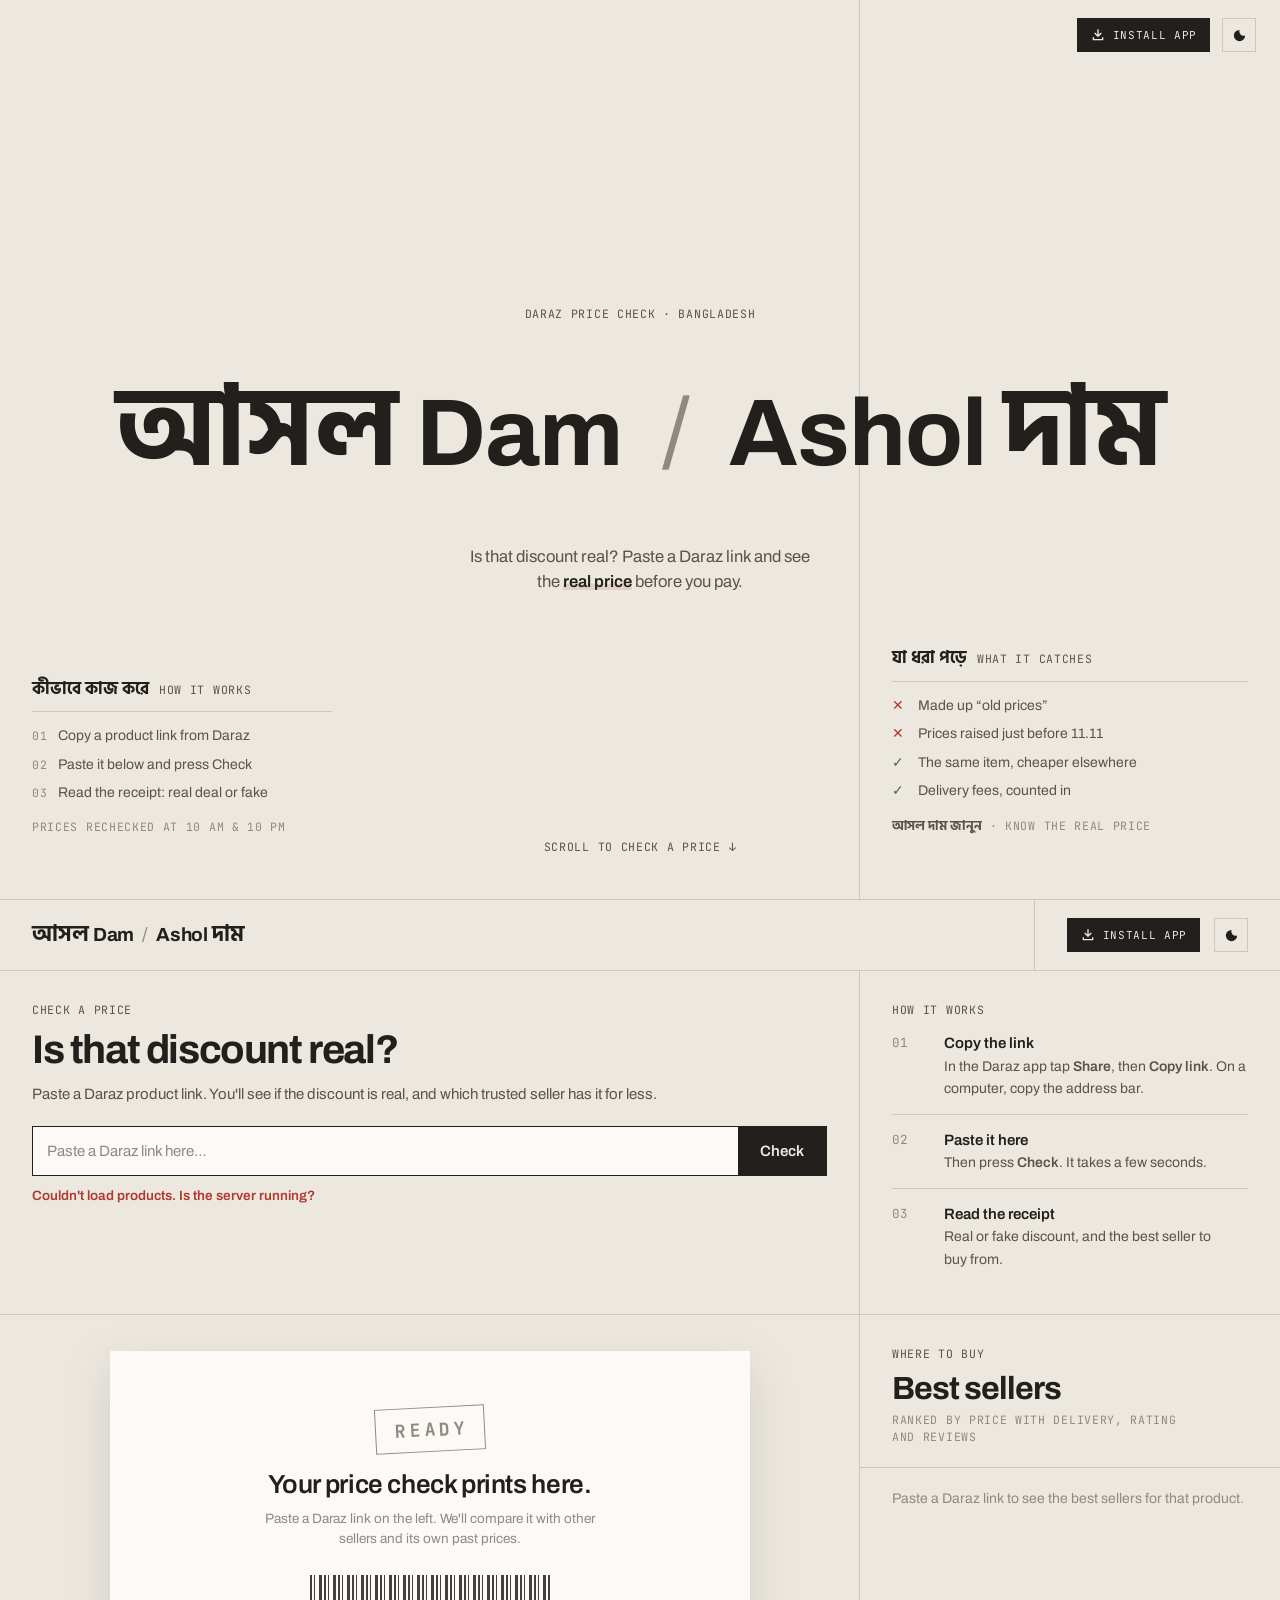
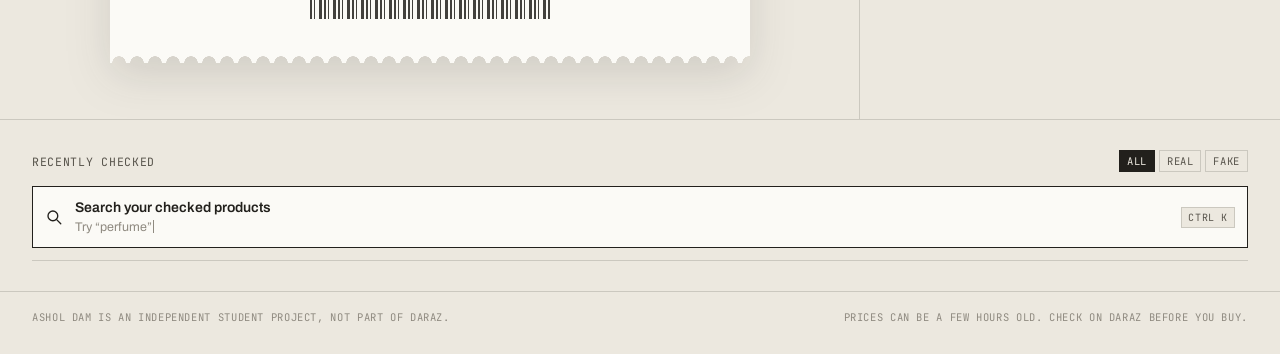
==== static/index.html @ acdc6c5c "Android app 1.1" ====
<!doctype html>
<html lang="en">
<head>
  <meta charset="utf-8">
  <meta name="viewport" content="width=device-width, initial-scale=1">
  <title>Ashol Dam · Is that Daraz discount real?</title>
  <meta name="description" content="Paste a Daraz product link to see if the discount is real and which trusted seller sells it for less.">
  <meta name="theme-color" content="#ECE8DF" media="(prefers-color-scheme: light)">
  <meta name="theme-color" content="#151412" media="(prefers-color-scheme: dark)">
  <link rel="icon" type="image/png" href="/icons/favicon-64.png">
  <link rel="manifest" href="/manifest.webmanifest">
  <link rel="apple-touch-icon" href="/icons/apple-touch-icon.png">
  <meta name="apple-mobile-web-app-capable" content="yes">
  <meta name="mobile-web-app-capable" content="yes">
  <meta name="apple-mobile-web-app-title" content="Ashol Dam">
  <meta name="apple-mobile-web-app-status-bar-style" content="default">
  <link rel="preconnect" href="https://fonts.googleapis.com">
  <link rel="preconnect" href="https://fonts.gstatic.com" crossorigin>
  <link href="https://fonts.googleapis.com/css2?family=Archivo:wght@400;500;600;700&family=JetBrains+Mono:wght@400;500;700&family=Hind+Siliguri:wght@500;700&family=Caveat:wght@600&display=swap" rel="stylesheet">
  <link rel="stylesheet" href="styles.css?v=13">
  <link rel="stylesheet" href="motion.css?v=13">
  <script>
    try { const t = localStorage.getItem("asol-theme"); if (t) document.documentElement.dataset.theme = t; } catch (e) {}
    // The intro logo waits for its arrival animation (shown plainly if motion is off or GSAP can't load).
    if (!matchMedia("(prefers-reduced-motion: reduce)").matches) {
      document.documentElement.classList.add("intro-wait");
      setTimeout(() => { if (!window.gsap) document.documentElement.classList.remove("intro-wait"); }, 2500);
    }
  </script>
  <link rel="stylesheet" href="intro.css?v=13">
</head>
<body>
  <a class="skip" href="#url">Skip to the link box</a>

  <!-- Intro: the logo, then scroll down to the checker. The logo glides into the header as you scroll. -->
  <section class="intro" id="intro" aria-label="Ashol Dam">
    <div class="intro-guides" aria-hidden="true"><i></i><i></i><i></i></div>
    <button class="install-app intro-install" type="button" data-install hidden><svg viewBox="0 0 24 24" aria-hidden="true"><path class="dl-arrow" d="M12 4v10M7.5 9.5 12 14l4.5-4.5"/><path d="M5 16v3h14v-3"/></svg><span>Install app</span></button>
    <button class="icon-button intro-theme" type="button" data-theme-toggle aria-label="Switch between light and dark">
      <svg viewBox="0 0 24 24" aria-hidden="true"><path d="M12 3a9 9 0 1 0 9 9 7 7 0 0 1-9-9z"/></svg>
    </button>
    <div class="intro-center">
      <div class="intro-fade"><p class="intro-kicker mono">Daraz price check <span aria-hidden="true">·</span> Bangladesh</p></div>
      <div class="mark-wrap">
        <a class="logo intro-mark" id="introMark" href="#app" aria-label="আসল দাম, Ashol Dam" translate="no">
          <span class="half"><span class="w"><span class="w-to bn" lang="bn">আসল</span><span class="w-from" aria-hidden="true">Ashol</span></span> <span class="w"><span class="w-to">Dam</span><span class="w-from bn" lang="bn" aria-hidden="true">দাম</span></span></span><span class="sep" aria-hidden="true">/</span><span class="half"><span class="w"><span class="w-to">Ashol</span><span class="w-from bn" lang="bn" aria-hidden="true">আসল</span></span> <span class="w"><span class="w-to bn" lang="bn">দাম</span><span class="w-from" aria-hidden="true">Dam</span></span></span>
          <svg class="intro-pen" aria-hidden="true"><path/></svg>
        </a>
      </div>
      <div class="intro-fade"><p class="intro-line">Is that discount real? Paste a Daraz link and see the <em>real price</em> before you pay.</p></div>
    </div>
    <!-- Side notes: what it does, in the empty columns on either side of the logo. -->
    <aside class="intro-side intro-side-left" aria-label="How it works">
      <p class="side-head"><span class="bn" lang="bn">কীভাবে কাজ করে</span><span class="mono">How it works</span></p>
      <ol class="side-list">
        <li><span class="mono n">01</span>Copy a product link from Daraz</li>
        <li><span class="mono n">02</span>Paste it below and press Check</li>
        <li><span class="mono n">03</span>Read the receipt: real deal or fake</li>
      </ol>
      <p class="side-foot mono">Prices rechecked at 10 AM &amp; 10 PM</p>
    </aside>
    <aside class="intro-side intro-side-right" aria-label="What it catches">
      <p class="side-head"><span class="bn" lang="bn">যা ধরা পড়ে</span><span class="mono">What it catches</span></p>
      <ul class="side-list">
        <li><span class="mark no" aria-hidden="true">✕</span>Made up “old prices”</li>
        <li><span class="mark no" aria-hidden="true">✕</span>Prices raised just before 11.11</li>
        <li><span class="mark yes" aria-hidden="true">✓</span>The same item, cheaper elsewhere</li>
        <li><span class="mark yes" aria-hidden="true">✓</span>Delivery fees, counted in</li>
      </ul>
      <p class="side-foot mono"><span class="bn" lang="bn">আসল দাম জানুন</span> · know the real price</p>
    </aside>
    <div class="intro-fade intro-cue-wrap"><a class="intro-scroll mono" href="#app">Scroll to check a price <span class="arrow" aria-hidden="true">↓</span></a></div>
  </section>

  <header class="top" id="app">
    <div class="top-cell">
      <a class="logo" href="/" aria-label="আসল দাম, Ashol Dam, home" translate="no">
        <span class="half"><span class="w"><span class="w-to bn" lang="bn">আসল</span></span> <span class="w"><span class="w-to">Dam</span></span></span><span class="sep" aria-hidden="true">/</span><span class="half"><span class="w"><span class="w-to">Ashol</span></span> <span class="w"><span class="w-to bn" lang="bn">দাম</span></span></span>
      </a>
    </div>
    <div class="top-cell mono wide-only">
      <span>Daraz price check</span>
      <span class="push" id="today"></span>
    </div>
    <div class="top-cell mono">
      <span class="sale" id="countdown" hidden></span>
      <span class="push wide-only" id="scheduleShort"></span>
      <button class="install-app" type="button" data-install hidden><svg viewBox="0 0 24 24" aria-hidden="true"><path class="dl-arrow" d="M12 4v10M7.5 9.5 12 14l4.5-4.5"/><path d="M5 16v3h14v-3"/></svg><span>Install app</span></button>
      <button class="icon-button" id="themeToggle" type="button" aria-label="Switch between light and dark">
        <svg viewBox="0 0 24 24" aria-hidden="true"><path d="M12 3a9 9 0 1 0 9 9 7 7 0 0 1-9-9z"/></svg>
      </button>
    </div>
  </header>

  <div class="layout">
    <!-- LEFT: check a price, how it works, recently checked -->
    <aside class="col col-left">
      <section class="block" aria-labelledby="heroTitle">
        <p class="mono">Check a price</p>
        <h1 id="heroTitle">Is that discount real?</h1>
        <p class="lede">Paste a Daraz product link. You'll see if the discount is real, and which trusted seller has it for less.</p>
        <form class="check" id="checkForm" novalidate>
          <label for="url" class="visually-hidden">Daraz product link</label>
          <input id="url" name="url" type="text" inputmode="url" autocomplete="off" autocapitalize="off" spellcheck="false"
                 placeholder="Paste a Daraz link here…">
          <button type="submit" id="checkBtn">Check</button>
        </form>
        <p class="form-message" id="formMessage" role="status" aria-live="polite"></p>
        <form class="price-ask" id="priceAsk" hidden novalidate>
          <p id="priceAskText"></p>
          <button type="button" class="yes-price" id="askYes"></button>
          <label for="askPrice" class="ask-or">No, Daraz shows a lower sale price:</label>
          <div class="check">
            <span class="taka" aria-hidden="true">৳</span>
            <input id="askPrice" name="price" type="number" inputmode="numeric" min="1" step="1" autocomplete="off" placeholder="e.g. 699">
            <button type="submit" id="askBtn">Use this price</button>
          </div>
        </form>
      </section>

      <section class="block" aria-labelledby="howTitle">
        <h2 class="mono label" id="howTitle">How it works</h2>
        <ol class="steps">
          <li><span class="n" aria-hidden="true">01</span><div><b>Copy the link</b><span>In the Daraz app tap <em>Share</em>, then <em>Copy link</em>. On a computer, copy the address bar.</span></div></li>
          <li><span class="n" aria-hidden="true">02</span><div><b>Paste it here</b><span>Then press <em>Check</em>. It takes a few seconds.</span></div></li>
          <li><span class="n" aria-hidden="true">03</span><div><b>Read the receipt</b><span>Real or fake discount, and the best seller to buy from.</span></div></li>
        </ol>
      </section>

      <section class="block last" aria-labelledby="recentTitle">
        <div class="recent-head">
          <h2 class="mono" id="recentTitle">Recently checked</h2>
          <div class="filters" role="group" aria-label="Show">
            <button type="button" data-filter="all" aria-pressed="true">All</button>
            <button type="button" data-filter="real_deal" aria-pressed="false">Real</button>
            <button type="button" data-filter="fake_discount" aria-pressed="false">Fake</button>
          </div>
        </div>
        <button type="button" class="recent-search" id="searchOpen" aria-haspopup="dialog" aria-controls="palette" aria-keyshortcuts="Control+K">
          <span class="rs-glass"><svg viewBox="0 0 24 24" aria-hidden="true"><circle cx="10.5" cy="10.5" r="6.5"/><path d="M15.5 15.5 21 21"/></svg></span>
          <span class="rs-text"><span class="rs-label">Search your checked products</span><span class="rs-hint" id="searchHint" aria-hidden="true"></span></span>
          <kbd class="mono" aria-hidden="true">Ctrl K</kbd>
        </button>
        <ul class="recent-list" id="watchList"></ul>
        <!-- The rest of the list (after the first 4) opens below when you pull the handle. -->
        <div class="recent-more" id="recentMore">
          <div class="recent-more-inner"><ul class="recent-list extra" id="watchMore"></ul></div>
        </div>
        <button type="button" class="pull" id="recentPull" aria-expanded="false" aria-controls="recentMore" hidden>
          <span class="pull-label mono" id="recentPullLabel"></span>
          <span class="pull-arrow" aria-hidden="true"><svg viewBox="0 0 24 24"><path d="M6 9.5 12 15.5 18 9.5"/></svg></span>
        </button>
        <p class="empty" id="watchEmpty" hidden>Nothing checked yet. Paste a Daraz link above to start.</p>
        <p class="empty" id="filterEmpty" hidden></p>
      </section>
    </aside>

    <!-- CENTER: the receipt -->
    <main class="col col-center" id="main">
      <div class="slip-wrap">
        <article class="slip" id="result" hidden aria-live="polite" aria-labelledby="rHeadline">
          <div class="slip-head">
            <figure class="photo" id="rPhoto" aria-hidden="true"></figure>
            <p class="sample-note mono" id="rSample" hidden>Sample product, made up prices</p>
            <p class="mono item" id="rTitle"></p>
            <p class="mono variant" id="rVariant" hidden></p>
            <p class="links mono">
              <a id="rLink" href="#" target="_blank" rel="noopener">Open on Daraz</a>
              <button type="button" id="rRefresh" class="text-button">Check again</button>
              <button type="button" id="rRemove" class="text-button">Remove</button>
              <span class="checked" id="rChecked"></span>
            </p>
          </div>

          <div class="slip-verdict">
            <p class="stamp" id="rBadge"></p>
            <h2 class="headline" id="rHeadline"></h2>
            <p class="basis" id="rBasis"></p>
          </div>

          <dl class="lines">
            <div class="line">
              <dt class="mono">You pay</dt><dd class="lead" aria-hidden="true"></dd><dd class="val" id="nNow"></dd>
              <dd class="note" id="nNowSub"></dd>
            </div>
            <div class="line">
              <dt class="mono">Daraz says</dt><dd class="lead" aria-hidden="true"></dd><dd class="val" id="nClaim"></dd>
              <dd class="note" id="nClaimSub"></dd>
            </div>
            <div class="line line-real">
              <dt class="mono">Real saving</dt><dd class="lead" aria-hidden="true"></dd><dd class="val" id="nReal"></dd>
              <dd class="note" id="nRealSub"></dd>
            </div>
          </dl>

          <div class="slip-section" id="rWhy">
            <h3 class="mono">Why</h3>
            <ul class="why" id="rReasons"></ul>
          </div>

          <details class="fold" id="rHistory">
            <summary class="mono">Price history</summary>
            <p class="small" id="rHistoryNote"></p>
            <div id="rChartWrap">
              <ul class="legend mono" aria-hidden="true">
                <li class="key-price">Price</li>
                <li class="key-old">Old price shown</li>
                <li class="key-usual" id="keyUsual">Usual price</li>
              </ul>
              <div class="chart" id="rChart"></div>
              <dl class="stats">
                <div><dt class="mono">Lowest</dt><dd id="sLow"></dd></div>
                <div><dt class="mono">Usual</dt><dd id="sUsual"></dd></div>
                <div><dt class="mono">Highest</dt><dd id="sHigh"></dd></div>
              </dl>
            </div>
          </details>

          <details class="fold" id="rAlert" hidden>
            <summary class="mono">Price drop alert</summary>
            <form class="alert-form" id="alertForm" novalidate>
              <p class="small">We'll message you on Telegram. Leave the price empty to hear about any drop of 5% or more.</p>
              <div class="alert-row">
                <label for="alertPrice">Tell me when it's below</label>
                <span class="money-input"><span aria-hidden="true">৳</span><input id="alertPrice" name="target_price" type="number" inputmode="numeric" min="1" step="1" autocomplete="off"></span>
                <button type="submit" id="alertBtn">Set alert</button>
              </div>
            </form>
            <div class="alert-done" id="alertDone" hidden>
              <p>One more step: open Telegram and press <strong>Start</strong>.</p>
              <a class="button-link" id="alertLink" href="#" target="_blank" rel="noopener">Open Telegram</a>
            </div>
            <p class="alert-message" id="alertMessage" role="status" aria-live="polite"></p>
          </details>

          <div class="slip-foot">
            <div class="scratch" id="scratch">
              <a class="offer" id="offerLink" href="https://www.youtube.com/watch?v=dQw4w9WgXcQ&amp;list=RDdQw4w9WgXcQ&amp;start_radio=1"
                 target="_blank" rel="noopener" tabindex="-1" aria-hidden="true">
                <span class="offer-kicker mono">Surprise unlocked</span>
                <span class="offer-text">Click to avail the offer <span aria-hidden="true">→</span></span>
              </a>
              <canvas class="scratch-foil" id="scratchFoil" aria-hidden="true"></canvas>
              <button type="button" class="visually-hidden scratch-key" id="scratchKey">Scratch the barcode for a surprise</button>
            </div>
            <p class="mono" id="rFoot"></p>
          </div>
        </article>

        <article class="slip slip-empty" id="emptySlip">
          <p class="stamp neutral">Ready</p>
          <h2 class="headline">Your price check prints here.</h2>
          <p class="basis">Paste a Daraz link on the left. We'll compare it with other sellers and its own past prices.</p>
          <div class="slip-foot" aria-hidden="true"><div class="barcode"></div></div>
        </article>
      </div>
    </main>

    <!-- RIGHT: where to buy -->
    <aside class="col col-right" aria-labelledby="buyTitle">
      <div class="block head">
        <p class="mono">Where to buy</p>
        <h2 id="buyTitle">Best sellers</h2>
        <p class="mono soft">Ranked by price with delivery, rating and reviews</p>
      </div>
      <ol class="rank" id="rBuyList"></ol>
      <p class="buy-loading mono" id="rBuyLoading" hidden>Comparing photos and reading delivery fees and sizes…</p>
      <p class="buy-empty" id="rBuyEmpty"></p>
      <button type="button" class="more mono" id="rBuyMore" hidden></button>
      <details class="unproven" id="rUnproven" hidden>
        <summary class="mono" id="rUnprovenSummary"></summary>
        <p class="small">Cheaper sometimes, but with few or no reviews, or bad ones. You take more risk buying here.</p>
        <ol class="rank plain" id="rUnprovenList"></ol>
      </details>
      <section class="alts" id="rAlts" hidden aria-labelledby="rAltsTitle">
        <div class="alt-note" role="note">
          <p class="mono" id="rAltsTitle">Couldn't find this exact product</p>
          <p>No other seller has the same item (same name or same photo). These look similar, but they're
             <strong>not the same item</strong>, so compare photos and details before buying.</p>
        </div>
        <ol class="rank plain" id="rAltList"></ol>
      </section>
    </aside>
  </div>

  <!-- Search: find any product you've checked, from anywhere on the page (Ctrl+K or the search button). -->
  <div class="palette" id="palette" hidden>
    <div class="palette-backdrop" data-close></div>
    <div class="palette-panel" role="dialog" aria-modal="true" aria-label="Search your checked products">
      <div class="palette-bar">
        <svg viewBox="0 0 24 24" aria-hidden="true"><circle cx="10.5" cy="10.5" r="6.5"/><path d="M15.5 15.5 21 21"/></svg>
        <input id="paletteInput" type="text" autocomplete="off" autocapitalize="off" spellcheck="false"
               placeholder="Search your checked products, or paste a Daraz link"
               role="combobox" aria-expanded="true" aria-controls="paletteList" aria-autocomplete="list" aria-label="Search your checked products">
        <button type="button" class="palette-close" data-close aria-label="Close search (Esc)">
          <kbd class="mono" aria-hidden="true">Esc</kbd>
          <svg viewBox="0 0 24 24" aria-hidden="true"><path d="M6 6l12 12M18 6 6 18"/></svg>
        </button>
      </div>
      <p class="palette-label mono"><span id="paletteHeading">Checked products</span> <span class="count" id="paletteCount"></span></p>
      <ul class="palette-list" id="paletteList" role="listbox" aria-label="Checked products"></ul>
      <p class="palette-empty" id="paletteEmpty" hidden></p>
      <div class="palette-actions" id="paletteActions">
        <p class="palette-label mono">Quick actions</p>
        <button type="button" class="palette-action" data-action="paste"><span class="pa-icon" aria-hidden="true">+</span>Check a new Daraz link</button>
        <button type="button" class="palette-action" data-action="fake"><span class="pa-icon fake" aria-hidden="true">✕</span>Show my fake discounts</button>
        <button type="button" class="palette-action" data-action="real"><span class="pa-icon real" aria-hidden="true">✓</span>Show my real deals</button>
      </div>
      <p class="palette-foot mono"><span><kbd>↑</kbd><kbd>↓</kbd> move</span><span><kbd>Enter</kbd> open</span><span><kbd>Ctrl</kbd><kbd>K</kbd> search anytime</span></p>
    </div>
  </div>

  <!-- iPhone/iPad: how to install (Safari has no install button of its own). -->
  <div class="install-help" id="installHelp" role="dialog" aria-label="Install Ashol Dam" hidden>
    <p class="ih-head">Install Ashol Dam</p>
    <ol>
      <li>Tap <b>Share</b> <span class="ih-icon" aria-hidden="true">⎋</span> at the bottom of Safari</li>
      <li>Choose <b>Add to Home Screen</b></li>
      <li>Tap <b>Add</b>. Done!</li>
    </ol>
    <button type="button" class="text-button mono" data-close-help>Got it</button>
  </div>
  <!-- Phones: "Get the app" bar at the bottom. -->
  <div class="app-banner" id="appBanner" role="region" aria-label="Get the Ashol Dam app" hidden>
    <img src="/icons/icon-192.png" alt="" width="44" height="44">
    <p><b>Ashol Dam app</b><span>Check Daraz prices in one tap</span></p>
    <button class="install-app" type="button" data-install hidden><svg viewBox="0 0 24 24" aria-hidden="true"><path class="dl-arrow" d="M12 4v10M7.5 9.5 12 14l4.5-4.5"/><path d="M5 16v3h14v-3"/></svg><span>Install</span></button>
    <button class="banner-close" id="appBannerClose" type="button" aria-label="Hide">×</button>
  </div>
  <p class="toast" id="toast" role="status" aria-live="polite" hidden></p>

  <footer class="foot mono">
    <span>Ashol Dam is an independent student project, not part of Daraz.</span>
    <span>Prices can be a few hours old. Check on Daraz before you buy.</span>
  </footer>

  <script src="app.js?v=13"></script>
  <script src="motion.js?v=13"></script>
  <script src="pwa.js?v=13"></script>
  <script src="https://cdnjs.cloudflare.com/ajax/libs/gsap/3.12.5/gsap.min.js" defer></script>
  <script src="https://cdnjs.cloudflare.com/ajax/libs/gsap/3.12.5/ScrollTrigger.min.js" defer></script>
  <script src="intro.js?v=13" defer></script>
</body>
</html>
---- static/styles.css ----
/* Asol Dam: the receipt. Warm paper, black ink, one stamp colour per verdict. */

:root {
  --paper: #ECE8DF;
  --slip: #FBFAF6;
  --tile: #FFFFFF;
  --ink: #22201C;
  --ink-2: #58544C;
  --muted: #8F8A80;
  --rule: rgba(34, 32, 28, 0.16);
  --hover: rgba(255, 255, 255, 0.5);
  --tape: rgba(226, 212, 176, 0.78);

  --fake: #B0392E;
  --real: #3E6B3F;
  --fair: #94660E;
  --none: #8F8A80;
  --link: #22201C;

  --sans: "Archivo", system-ui, -apple-system, "Segoe UI", sans-serif;
  --mono: "JetBrains Mono", ui-monospace, "Cascadia Mono", Consolas, monospace;
  --bangla: "Hind Siliguri", var(--sans);

  --left: 400px;
  --right: 480px;
  color-scheme: light;
}

@media (prefers-color-scheme: dark) {
  :root:not([data-theme="light"]) {
    --paper: #151412; --slip: #1E1D1A; --tile: #F3EFE6; --ink: #ECE8DF; --ink-2: #B9B3A7; --muted: #8A857B;
    --rule: rgba(236, 232, 223, 0.12); --hover: rgba(255, 255, 255, 0.04); --tape: rgba(226, 212, 176, 0.55);
    --fake: #E06A5C; --real: #8DBF84; --fair: #E0B65C; --none: #8A857B;
    color-scheme: dark;
  }
}
:root[data-theme="dark"] {
  --paper: #151412; --slip: #1E1D1A; --tile: #F3EFE6; --ink: #ECE8DF; --ink-2: #B9B3A7; --muted: #8A857B;
  --rule: rgba(236, 232, 223, 0.12); --hover: rgba(255, 255, 255, 0.04); --tape: rgba(226, 212, 176, 0.55);
  --fake: #E06A5C; --real: #8DBF84; --fair: #E0B65C; --none: #8A857B;
  color-scheme: dark;
}

*, *::before, *::after { box-sizing: border-box; }
[hidden] { display: none !important; }
html { -webkit-text-size-adjust: 100%; -webkit-tap-highlight-color: transparent; }
body {
  margin: 0; background: var(--paper); color: var(--ink);
  font-family: var(--sans); font-size: 15px; line-height: 1.5;
}
h1, h2, h3, p, figure { margin: 0; }
h1, h2, .headline { text-wrap: balance; }
p, li { text-wrap: pretty; }
a { color: inherit; text-underline-offset: 3px; text-decoration-thickness: 1px; }
em { font-style: normal; font-weight: 600; }
button, a, summary, input { touch-action: manipulation; }
:focus-visible { outline: 2px solid var(--ink); outline-offset: 3px; }

.mono { font-family: var(--mono); font-size: 11.5px; font-weight: 400; letter-spacing: 0.06em; text-transform: uppercase; color: var(--ink-2); }
.bn { font-family: var(--bangla); font-weight: 700; letter-spacing: 0; text-transform: none; }
.small { font-size: 13.5px; color: var(--muted); }
.soft { color: var(--muted); }
.visually-hidden { position: absolute; width: 1px; height: 1px; overflow: hidden; clip: rect(0 0 0 0); white-space: nowrap; }
.skip { position: absolute; left: -999px; top: 8px; background: var(--ink); color: var(--paper); padding: 8px 12px; z-index: 10; }
.skip:focus { left: 16px; }
.text-button { background: none; border: 0; padding: 0; font: inherit; color: inherit; letter-spacing: inherit; text-transform: inherit; cursor: pointer; text-decoration: underline; text-underline-offset: 3px; }
.text-button:hover, .links a:hover { color: var(--ink); }
.text-button[disabled] { opacity: 0.5; cursor: progress; }

/* ---------- Header + three columns ---------- */

.top, .layout { display: grid; grid-template-columns: var(--left) minmax(0, 1fr) var(--right); }
.top { border-bottom: 1px solid var(--rule); }
.top-cell { display: flex; align-items: center; gap: 14px; padding: 18px 32px; min-width: 0; white-space: nowrap; }
.top-cell + .top-cell { border-left: 1px solid var(--rule); }
.push { margin-left: auto; }
.logo { white-space: nowrap; display: inline-flex; align-items: baseline; gap: 0.42em; font-weight: 700; font-size: 19px; letter-spacing: -0.01em; text-decoration: none; }
.logo .bn { font-size: 1.16em; }
.logo .sep { color: var(--muted); font-weight: 400; }
.sale { color: var(--fake); }
.icon-button {
  width: 34px; height: 34px; flex: none; display: grid; place-items: center; cursor: pointer;
  background: transparent; color: var(--ink); border: 1px solid var(--rule);
}
.icon-button:hover { background: var(--hover); }
.icon-button svg { width: 15px; height: 15px; fill: currentColor; }

.layout { min-height: calc(100vh - 71px); }
.col { min-width: 0; }
.col-left, .col-center { border-right: 1px solid var(--rule); }

.block { padding: 30px 32px; border-bottom: 1px solid var(--rule); }
.block.last { border-bottom: 0; }

/* ---------- Left: check, steps, recent ---------- */

h1 { font-weight: 700; font-size: 40px; line-height: 1.02; letter-spacing: -0.035em; margin: 12px 0; }
.lede { color: var(--ink-2); }
.check { display: flex; margin-top: 20px; border: 1px solid var(--ink); background: var(--slip); }
.check input { flex: 1; min-width: 0; border: 0; background: transparent; color: var(--ink); font: inherit; padding: 13px 14px; }
.check input::placeholder { color: var(--muted); }
.check input:focus-visible { outline: none; }
.check:focus-within { box-shadow: 0 0 0 3px var(--rule); }
.check button, .alert-row button, .button-link {
  border: 0; background: var(--ink); color: var(--paper); font: inherit; font-weight: 600;
  padding: 13px 22px; cursor: pointer; text-decoration: none; display: inline-block;
}
.check button:hover, .alert-row button:hover, .button-link:hover { opacity: 0.88; }
.check button:active { transform: translateY(1px); }
.check button[disabled] { opacity: 0.6; cursor: progress; }
.form-message { min-height: 1.5em; margin-top: 10px; font-size: 13.5px; color: var(--muted); }
.form-message.is-error { color: var(--fake); font-weight: 600; }

.price-ask { margin-top: 4px; padding: 14px; border: 1px dashed var(--fair); background: var(--slip); }
.price-ask p { font-size: 14px; color: var(--ink-2); }
.price-ask .check { margin-top: 10px; }
.price-ask .taka { display: grid; place-items: center; padding-left: 12px; color: var(--muted); }
.price-ask input { font-family: var(--mono); }

.label { display: block; margin-bottom: 14px; }
.steps { list-style: none; margin: 0; padding: 0; }
.steps li { display: grid; grid-template-columns: 44px 1fr; gap: 8px; padding: 14px 0; border-top: 1px solid var(--rule); }
.steps li:first-child { border-top: 0; padding-top: 0; }
.steps .n { font-family: var(--mono); font-size: 12.5px; color: var(--muted); padding-top: 2px; }
.steps b { display: block; font-weight: 600; }
.steps span { color: var(--ink-2); font-size: 14px; }

.recent-head { display: flex; align-items: center; justify-content: space-between; gap: 10px; }
.filters { display: flex; gap: 4px; }
.filters button {
  font-family: var(--mono); font-size: 10.5px; letter-spacing: 0.06em; text-transform: uppercase;
  padding: 3px 7px; border: 1px solid var(--rule); background: transparent; color: var(--ink-2); cursor: pointer;
}
.filters button:hover { border-color: var(--ink-2); }
.filters button[aria-pressed="true"] { background: var(--ink); color: var(--paper); border-color: var(--ink); }
.filters button span { margin-left: 4px; opacity: 0.6; }

.recent-list { list-style: none; margin: 14px 0 0; padding: 0; border-top: 1px solid var(--rule); }
.recent-list button {
  width: 100%; display: grid; grid-template-columns: 36px minmax(0, 1fr) auto auto; gap: 12px; align-items: center;
  padding: 10px 6px; margin: 0; border: 0; border-bottom: 1px solid var(--rule); background: none;
  font: inherit; color: inherit; text-align: left; cursor: pointer;
}
.recent-list button:hover, .recent-list li[aria-current="true"] button { background: var(--hover); }
.recent-title { font-size: 14px; overflow: hidden; text-overflow: ellipsis; white-space: nowrap; }
.recent-title small { display: block; font-family: var(--mono); font-size: 10.5px; letter-spacing: 0.05em; text-transform: uppercase; color: var(--muted); }
.recent-price { font-family: var(--mono); font-size: 13px; }
.flag { font-family: var(--mono); font-size: 10px; letter-spacing: 0.06em; text-transform: uppercase; padding: 2px 6px; border: 1px solid currentColor; white-space: nowrap; color: var(--none); }
.flag[data-verdict="fake_discount"] { color: var(--fake); }
.flag[data-verdict="real_deal"] { color: var(--real); }
.flag[data-verdict="fair"], .flag[data-verdict="overpriced"] { color: var(--fair); }
.empty { margin-top: 14px; color: var(--muted); font-size: 14px; }

/* ---------- Photos: small square tiles that blend into the paper ---------- */

.tile {
  width: 48px; height: 48px; flex: none; background: var(--tile); border: 1px solid var(--rule);
  padding: 3px; display: grid; place-items: center; overflow: hidden;
  font-family: var(--mono); font-size: 13px; color: #8F8A80;
}
.tile img { width: 100%; height: 100%; object-fit: contain; mix-blend-mode: multiply; display: block; }
.tile.empty-photo { background: transparent; border-style: dashed; color: var(--muted); }
.recent-list .tile { width: 36px; height: 36px; padding: 2px; font-size: 11px; }

/* ---------- Center: the receipt ---------- */

.slip-wrap { padding: 36px 40px 56px; display: flex; justify-content: center; filter: drop-shadow(0 16px 22px rgba(34, 32, 28, 0.13)); position: relative; }
.slip {
  --tone: var(--none);
  width: min(640px, 100%); background: var(--slip); padding: 40px 48px 44px; position: relative;
  -webkit-mask: radial-gradient(circle 7px at 50% 100%, transparent 6.5px, #000 7px) 0 0 / 18px 100% repeat-x;
          mask: radial-gradient(circle 7px at 50% 100%, transparent 6.5px, #000 7px) 0 0 / 18px 100% repeat-x;
}
.slip[data-verdict="fake_discount"] { --tone: var(--fake); }
.slip[data-verdict="real_deal"] { --tone: var(--real); }
.slip[data-verdict="fair"], .slip[data-verdict="overpriced"] { --tone: var(--fair); }
/* A new result "prints": the receipt feeds down, the photo drops on, the stamp lands, the lines
   rise in, and "Where to buy" fills one seller at a time. About 1 s; off with reduced motion. */
@media (prefers-reduced-motion: no-preference) {
  .slip.is-new { animation: feed 440ms cubic-bezier(0.23, 1, 0.32, 1) both; }
  @keyframes feed {
    from { clip-path: inset(0 0 100% 0); transform: translateY(-10px); }
    to   { clip-path: inset(0 0 -40px 0); transform: none; }
  }
  .slip.is-new .photo { animation: drop 380ms 60ms cubic-bezier(0.34, 1.4, 0.64, 1) both; }
  @keyframes drop { from { opacity: 0; transform: translateY(-18px) rotate(-9deg); } to { opacity: 1; transform: rotate(-2deg); } }
  .slip.is-new .stamp { animation: stamp 300ms 280ms cubic-bezier(0.5, 0, 0.75, 0) both; }
  @keyframes stamp {
    0%   { opacity: 0; transform: scale(1.9) rotate(-12deg); }
    70%  { opacity: 1; transform: scale(0.96) rotate(-3deg); }
    100% { opacity: 1; transform: scale(1) rotate(-3deg); }
  }
  .slip.is-new .headline, .slip.is-new .basis { animation: rise 300ms 380ms cubic-bezier(0.23, 1, 0.32, 1) both; }
  .slip.is-new .lines .line { animation: rise 300ms cubic-bezier(0.23, 1, 0.32, 1) both; }
  .slip.is-new .lines .line:nth-child(1) { animation-delay: 440ms; }
  .slip.is-new .lines .line:nth-child(2) { animation-delay: 480ms; }
  .slip.is-new .lines .line:nth-child(3) { animation-delay: 520ms; }
  @keyframes rise { from { opacity: 0; transform: translateY(8px); } to { opacity: 1; transform: none; } }
  .rank li.enter { animation: slide 300ms cubic-bezier(0.23, 1, 0.32, 1) both; animation-delay: calc(120ms + var(--i, 0) * 40ms); }
  @keyframes slide { from { opacity: 0; transform: translateX(18px); } to { opacity: 1; transform: none; } }
}
/* The stamp stays slightly crooked once it has landed, like a real ink stamp. */
.slip .stamp { transform: rotate(-3deg); }

.slip-head { text-align: center; padding-bottom: 22px; border-bottom: 1px dashed var(--rule); }
.photo {
  width: 156px; height: 156px; margin: 4px auto 22px; position: relative;
  background: var(--tile); padding: 10px; border: 1px solid var(--rule);
  transform: rotate(-2deg); box-shadow: 0 10px 18px -12px rgba(34, 32, 28, 0.45);
  display: grid; place-items: center; font-family: var(--mono); font-size: 34px; color: #8F8A80;
}
.photo::before {
  content: ""; position: absolute; top: -11px; left: 50%; width: 74px; height: 22px;
  transform: translateX(-50%) rotate(3deg); background: var(--tape);
}
.photo img { width: 100%; height: 100%; object-fit: contain; mix-blend-mode: multiply; display: block; }
.sample-note { display: inline-block; border: 1px dashed var(--rule); padding: 2px 8px; margin-bottom: 8px; }
.item { color: var(--ink); font-size: 12.5px; line-height: 1.6; max-width: 46ch; margin: 0 auto; }
.variant { margin-top: 6px; color: var(--fair); font-size: 11px; }
.links { display: flex; flex-wrap: wrap; justify-content: center; gap: 4px 16px; margin-top: 8px; font-size: 10.5px; }
.checked { color: var(--muted); }

.slip-verdict { text-align: center; padding: 26px 0 24px; border-bottom: 1px dashed var(--rule); }
.stamp {
  display: inline-block; border: 1.5px solid var(--tone); color: var(--tone);
  font-family: var(--mono); font-weight: 700; font-size: 18px; letter-spacing: 0.2em; text-transform: uppercase;
  padding: 8px 16px 8px 19px;
}
.stamp.neutral { --tone: var(--muted); }
.headline { font-weight: 600; font-size: 23px; line-height: 1.25; letter-spacing: -0.015em; margin: 16px auto 0; max-width: 28ch; }
.basis { color: var(--muted); font-size: 13.5px; margin: 8px auto 0; max-width: 46ch; }

.lines { margin: 0; padding: 18px 0; border-bottom: 1px dashed var(--rule); display: grid; gap: 6px; }
.line { display: grid; grid-template-columns: auto minmax(20px, 1fr) auto; align-items: baseline; column-gap: 12px; padding: 6px 0; }
.line dt { font-size: 12.5px; color: var(--ink); }
.line dd { margin: 0; }
.line .lead { border-bottom: 2px dotted var(--rule); transform: translateY(-4px); }
.line .val { font-family: var(--mono); font-weight: 700; font-size: 24px; letter-spacing: -0.02em; text-align: right; }
.line .note { grid-column: 1 / -1; text-align: right; font-family: var(--mono); font-size: 11px; color: var(--muted); letter-spacing: 0.03em; }
.line-real .val { color: var(--tone); }

.slip-section { padding: 20px 0; border-bottom: 1px dashed var(--rule); }
.slip-section h3 { margin-bottom: 10px; }
.why { margin: 0; padding: 0; list-style: none; display: grid; gap: 8px; color: var(--ink-2); }
.why li { display: grid; grid-template-columns: 20px 1fr; }
.why li::before { content: "—"; color: var(--muted); }

.fold { border-bottom: 1px dashed var(--rule); }
.fold summary { list-style: none; cursor: pointer; padding: 15px 0; display: flex; justify-content: space-between; align-items: center; color: var(--ink); }
.fold summary::-webkit-details-marker { display: none; }
.fold summary::after { content: "+"; font-size: 16px; color: var(--muted); }
.fold[open] summary::after { content: "\2212"; }
.fold summary:hover::after { color: var(--ink); }
.fold > :not(summary) { margin-bottom: 18px; }

.legend { list-style: none; margin: 8px 0; padding: 0; display: flex; flex-wrap: wrap; gap: 4px 16px; font-size: 10px; }
.legend li { display: inline-flex; align-items: center; gap: 6px; }
.legend li::before { content: ""; width: 16px; border-top: 2px solid var(--ink); }
.legend .key-old::before { border-top: 1.5px dashed var(--fake); }
.legend .key-usual::before { border-top: 6px solid var(--rule); }
.chart { position: relative; width: 100%; height: 200px; }
.chart svg { display: block; width: 100%; height: 100%; overflow: visible; }
.chart text { font-family: var(--mono); font-size: 10px; fill: var(--muted); }
.chart .grid { stroke: var(--rule); }
.chart .band { fill: var(--rule); }
.chart .area { fill: var(--rule); opacity: 0.45; }
.chart .line { fill: none; stroke: var(--ink); stroke-width: 2; }
.chart .old { fill: none; stroke: var(--fake); stroke-width: 1.3; stroke-dasharray: 3 4; }
.chart .dot { fill: var(--ink); }
.chart .hover-line { stroke: var(--muted); }
.chart-tip { position: absolute; pointer-events: none; transform: translate(-50%, calc(-100% - 10px)); background: var(--ink); color: var(--paper); padding: 4px 9px; font-family: var(--mono); font-size: 11px; white-space: nowrap; }
.chart-tip strong { display: block; font-size: 13px; }
.stats { margin: 12px 0 0; display: grid; grid-template-columns: repeat(3, 1fr); gap: 12px; }
.stats div { border-top: 1px solid var(--rule); padding-top: 6px; }
.stats dd { margin: 0; font-family: var(--mono); font-weight: 700; }

.alert-row { display: flex; flex-wrap: wrap; align-items: center; gap: 10px; margin-top: 10px; }
.alert-row label { color: var(--ink-2); font-size: 14px; }
.money-input { display: inline-flex; align-items: center; gap: 4px; border: 1px solid var(--ink); padding: 0 10px; background: var(--slip); }
.money-input:focus-within { box-shadow: 0 0 0 3px var(--rule); }
.money-input span { color: var(--muted); }
.money-input input { width: 6rem; border: 0; background: transparent; color: var(--ink); font: inherit; font-family: var(--mono); padding: 10px 0; -moz-appearance: textfield; }
.money-input input::-webkit-inner-spin-button, .money-input input::-webkit-outer-spin-button { -webkit-appearance: none; margin: 0; }
.money-input input:focus-visible { outline: none; }
.alert-row button { padding: 10px 16px; }
.alert-done { display: flex; flex-wrap: wrap; align-items: center; justify-content: space-between; gap: 12px; }
.alert-message:empty { display: none; }
.alert-message { font-size: 13.5px; color: var(--muted); }
.alert-message.is-error { color: var(--fake); font-weight: 600; }

.slip-foot { text-align: center; padding-top: 26px; }
.barcode {
  height: 44px; width: 240px; margin: 0 auto; opacity: 0.85;
  background: repeating-linear-gradient(90deg, var(--ink) 0 2px, transparent 2px 4px, var(--ink) 4px 5px, transparent 5px 9px, var(--ink) 9px 12px, transparent 12px 14px);
}
.slip-foot .mono { margin-top: 10px; font-size: 10px; color: var(--muted); }

.slip-empty { text-align: center; padding-top: 56px; }
.slip-empty .headline { font-size: 26px; }

/* ---------- Right: where to buy ---------- */

.col-right .head { padding-bottom: 22px; }
.col-right h2 { font-weight: 700; font-size: 32px; line-height: 1; letter-spacing: -0.03em; margin: 10px 0 6px; }
.rank { list-style: none; margin: 0; padding: 0; }
.rank > li {
  display: grid; grid-template-columns: 22px 48px minmax(0, 1fr) auto; gap: 2px 14px; align-items: center;
  padding: 14px 32px; border-bottom: 1px solid var(--rule);
}
.rank .n { font-family: var(--mono); font-size: 12px; color: var(--muted); align-self: start; padding-top: 4px; }
.rank .tile { align-self: start; }
.rank .who { min-width: 0; }
.rank .s { font-weight: 600; font-size: 15.5px; display: flex; flex-wrap: wrap; align-items: center; gap: 4px 8px; }
.rank .s a { text-decoration: none; }
.rank .s a:hover { text-decoration: underline; }
.rank .facts { display: flex; flex-wrap: wrap; gap: 0 12px; margin-top: 2px; font-family: var(--mono); font-size: 11px; color: var(--muted); letter-spacing: 0.02em; }
.rank .facts .warn { color: var(--fake); }
.rank .facts .caution { color: var(--fair); }
.rank .p { font-weight: 700; font-size: 19px; letter-spacing: -0.02em; text-align: right; align-self: start; }
.rank .p s { display: block; font-family: var(--mono); font-weight: 400; font-size: 11px; color: var(--muted); }
.rank > li.is-best { background: var(--hover); box-shadow: inset 3px 0 0 var(--real); }
.chip { font-family: var(--mono); font-size: 9.5px; font-weight: 500; letter-spacing: 0.06em; text-transform: uppercase; padding: 1px 6px; border: 1px solid currentColor; white-space: nowrap; }
.chip.best { color: var(--real); }
.chip.this { color: var(--ink-2); border-style: dashed; }
.rank.plain > li { grid-template-columns: 48px minmax(0, 1fr) auto; }
.rank.plain .n { display: none; }
.more { display: block; width: 100%; text-align: left; padding: 14px 32px; background: none; border: 0; border-bottom: 1px solid var(--rule); cursor: pointer; }
.more:hover { color: var(--ink); background: var(--hover); }
.buy-empty { padding: 20px 32px; color: var(--muted); font-size: 14px; }
.buy-empty:empty { display: none; }
.unproven summary { list-style: none; cursor: pointer; padding: 14px 32px; display: flex; justify-content: space-between; color: var(--fake); border-bottom: 1px solid var(--rule); }
.unproven summary::-webkit-details-marker { display: none; }
.unproven summary::after { content: "+"; color: var(--muted); }
.unproven[open] summary::after { content: "\2212"; }
.unproven > .small { padding: 12px 32px 0; }

/* ---------- Footer ---------- */

.foot { display: flex; flex-wrap: wrap; justify-content: space-between; gap: 6px 24px; padding: 18px 32px 28px; border-top: 1px solid var(--rule); font-size: 10.5px; color: var(--muted); }

/* ---------- Medium screens: two columns, intro on top ---------- */

@media (max-width: 1439px) {
  :root { --right: 420px; }
  .top { grid-template-columns: 1fr auto; }
  .wide-only { display: none !important; }
  .layout { grid-template-columns: minmax(0, 1fr) var(--right); }
  /* Paste box and steps on top, then receipt + where to buy, then recently checked. */
  .col-left { display: contents; }
  .col-left .block:nth-child(1) { grid-column: 1; grid-row: 1; border-right: 1px solid var(--rule); }
  .col-left .block:nth-child(2) { grid-column: 2; grid-row: 1; }
  .col-center { grid-column: 1; grid-row: 2; }
  .col-right { grid-column: 2; grid-row: 2; }
  .col-left .block.last { grid-column: 1 / -1; grid-row: 3; border-top: 1px solid var(--rule); }
}

/* ---------- Phones: one column; the receipt comes right after the link box ---------- */

@media (max-width: 860px) {
  .top-cell { padding: 14px 16px; }
  .top .logo { font-size: 17px; }
  .layout { display: flex; flex-direction: column; }
  .col-left { display: contents; }
  .col-left .block { order: 1; border-left: 0 !important; border-right: 0 !important; border-bottom: 1px solid var(--rule); }
  .col-left .block:nth-child(2) { order: 2; }
  .col-center { order: 3; border-right: 0; border-bottom: 1px solid var(--rule); }
  .col-right { order: 4; border-bottom: 1px solid var(--rule); }
  .col-left .block.last { order: 5; border-top: 0; }
  .block, .col-right .head { padding: 24px 16px; }
  h1 { font-size: 34px; }
  .slip-wrap { padding: 20px 12px 36px; }
  .slip { padding: 30px 20px 38px; }
  .photo { width: 128px; height: 128px; }
  .line .val { font-size: 20px; }
  .rank > li { padding: 12px 16px; grid-template-columns: 18px 44px minmax(0, 1fr) auto; gap: 2px 10px; }
  .rank .tile { width: 44px; height: 44px; }
  .rank.plain > li { grid-template-columns: 44px minmax(0, 1fr) auto; }
  .more, .unproven summary, .buy-empty, .buy-loading { padding-inline: 16px; }
  .unproven > .small { padding-inline: 16px; }
  .foot { padding-inline: 16px; }
  .recent-list button { grid-template-columns: 36px minmax(0, 1fr) auto; }
  .recent-list .flag { grid-column: 2; justify-self: start; }
  .recent-price { grid-column: 3; grid-row: 1; }
}
.price-ask input::-webkit-outer-spin-button, .price-ask input::-webkit-inner-spin-button { -webkit-appearance: none; margin: 0; }
.price-ask input[type=number] { -moz-appearance: textfield; appearance: textfield; }
.price-ask .yes-price { display: block; width: 100%; margin-top: 12px; padding: 12px 14px; border: 1px solid var(--ink); background: var(--ink); color: var(--paper, #fff); font: inherit; font-weight: 600; cursor: pointer; text-align: center; }
.price-ask .yes-price:hover { opacity: .88; }
.price-ask .yes-price:disabled, .price-ask button:disabled { opacity: .55; cursor: progress; }
.price-ask .ask-or { display: block; margin-top: 14px; font-size: 13px; color: var(--muted); }
.price-ask .ask-or + .check { margin-top: 6px; }
.check-it { margin-top: 6px; padding: 3px 8px; border: 1px solid var(--ink-2); background: transparent; color: var(--ink); font-size: 10.5px; letter-spacing: .04em; text-transform: uppercase; cursor: pointer; }
.check-it:hover { background: var(--ink); color: var(--paper); }
.rank .p small.reg { display: block; font-family: var(--mono); font-size: 10px; font-weight: 400; color: var(--muted); text-transform: uppercase; letter-spacing: .06em; }
.rank .p small.fee { display: block; font-family: var(--mono); font-size: 10.5px; font-weight: 400; color: var(--muted); }
.buy-loading { margin: 0; padding: 12px 32px; border-bottom: 1px solid var(--rule); color: var(--muted); font-size: 11px; letter-spacing: .04em; }
.buy-loading::before { content: ""; display: inline-block; width: 6px; height: 6px; margin-right: 8px; border-radius: 50%; background: var(--fair); vertical-align: middle; animation: pulse 1.2s ease-in-out infinite; }
@keyframes pulse { 50% { opacity: .25; } }
@media (prefers-reduced-motion: reduce) { .buy-loading::before { animation: none; } }

/* ---- red pen: a fake discount gets corrected ---- */
.struck { position: relative; display: inline-block; }
.pen-line { position: absolute; left: -6%; top: 18%; width: 112%; height: 70%; overflow: visible; pointer-events: none; }
.pen-line path { fill: none; stroke: var(--fake); stroke-width: 3; stroke-linecap: round; }
.pen-note { display: block; margin-top: 2px; font-family: "Caveat", "Segoe Print", cursive; font-size: 19px; letter-spacing: 0;
            text-transform: none; color: var(--fake); transform: rotate(-2deg); transform-origin: right; }

/* ---- lie-detector price history ---- */
.chart .rise { fill: var(--fake); stroke: var(--slip); stroke-width: 2; }
.chart .needle { stroke: var(--fake); stroke-width: 1.5; opacity: 0.7; }

@media (prefers-reduced-motion: no-preference) {
  /* the pen strikes after the prices have counted up, then the note is "written" */
  .slip.is-new .pen-line path { stroke-dasharray: 1; stroke-dashoffset: 1; animation: pen 260ms 880ms cubic-bezier(0.77, 0, 0.175, 1) forwards; }
  @keyframes pen { to { stroke-dashoffset: 0; } }
  .slip.is-new .pen-note { animation: write 380ms 1080ms steps(10, end) both; }
  @keyframes write { from { clip-path: inset(0 100% 0 0); } to { clip-path: inset(0 0 0 0); } }

  /* the chart line scratches in like a polygraph; rises flash red as the needle passes */
  .chart .polygraph .line { stroke-dasharray: 1; stroke-dashoffset: 1; animation: pen 1000ms linear forwards; }
  .chart .polygraph .area, .chart .polygraph .old, .chart .polygraph .dot { animation: fadein 250ms 900ms both; }
  .chart .polygraph .rise { animation: spike 600ms var(--at, 0ms) cubic-bezier(0.34, 1.6, 0.64, 1) both; transform-box: fill-box; transform-origin: center; }
  @keyframes spike { 0% { opacity: 0; transform: scale(0); } 40% { opacity: 1; transform: scale(2.2); } 100% { opacity: 1; transform: scale(1); } }
  @keyframes fadein { from { opacity: 0; } }

  /* switching products: the old receipt tears off and falls away */
  .slip.torn { position: absolute; z-index: 2; margin: 0; pointer-events: none;
               animation: tear 480ms cubic-bezier(0.55, 0, 0.85, 0.35) forwards; transform-origin: 20% 0; }
  @keyframes tear {
    0%   { transform: none; }
    18%  { transform: translateY(6px) rotate(0.8deg); }
    100% { transform: translate(40px, 120vh) rotate(9deg); opacity: 0.9; }
  }
}

/* ---- picking a seller in "Where to buy" ---- */
.rank li.pickable { cursor: pointer; }
.rank li.pickable:focus-visible { outline: 2px solid var(--ink); outline-offset: -2px; }
@media (hover: hover) and (pointer: fine) {
  .rank li.pickable { transition: background-color 150ms ease; }
  .rank li.pickable:hover { background: var(--hover); }
  .rank li.pickable:hover .seller-name { text-decoration: underline; text-underline-offset: 3px; }
}
.rank li.is-picked { background: var(--hover); }
.picking { display: block; margin-top: 6px; font-size: 10.5px; letter-spacing: .04em; color: var(--muted); }
.slip.is-switching { opacity: 0.55; transition: opacity 200ms ease-out; }
.tile.flying { position: fixed; z-index: 60; margin: 0; pointer-events: none; transform-origin: 0 0;
               box-shadow: 0 18px 30px rgba(34, 32, 28, 0.18); background: var(--tile, #fff); }

/* ---- no exact match: look-alikes, clearly labelled ---- */
.alts { border-top: 1px solid var(--rule); }
.alt-note { margin: 16px 32px; padding: 14px 16px; border: 1px dashed var(--fair); background: var(--slip); }
.alt-note .mono { margin: 0 0 6px; font-size: 11px; letter-spacing: .08em; text-transform: uppercase; color: var(--fair); }
.alt-note p:last-child { margin: 0; font-size: 13.5px; line-height: 1.5; color: var(--ink-2); }
.chip.alt { color: var(--fair); border-color: var(--fair); }
@media (max-width: 860px) { .alt-note { margin-inline: 16px; } }

/* ---------- Recently checked: the first 4, then a handle that pulls down the rest ---------- */

.recent-list.extra { margin: 0; border-top: 0; }
.recent-more { display: grid; grid-template-rows: 0fr; }
.recent-more.is-open { grid-template-rows: 1fr; }
.recent-more-inner { min-height: 0; overflow: hidden; }
.pull {
  display: flex; align-items: center; justify-content: center; gap: 8px; width: 100%; margin: 0; padding: 10px 0 4px;
  border: 0; background: none; color: var(--ink-2); cursor: grab; touch-action: none; user-select: none;
}
.pull:active { cursor: grabbing; }
.pull:hover, .pull.is-armed { color: var(--ink); }
.pull-arrow { display: grid; place-items: center; width: 26px; height: 26px; border: 1px solid var(--rule); border-radius: 50%; }
.pull:hover .pull-arrow, .pull.is-armed .pull-arrow { border-color: var(--ink-2); }
.pull-arrow svg { width: 14px; height: 14px; fill: none; stroke: currentColor; stroke-width: 1.8; stroke-linecap: round; stroke-linejoin: round; }
.pull[aria-expanded="true"] .pull-arrow svg { transform: rotate(180deg); }
.pull.is-armed .pull-arrow { background: var(--ink); color: var(--paper); border-color: var(--ink); }

@media (prefers-reduced-motion: no-preference) {
  .recent-more { transition: grid-template-rows 420ms cubic-bezier(0.2, 0.9, 0.25, 1); }
  .pull-arrow svg { transition: transform 360ms cubic-bezier(0.65, 0, 0.35, 1); }
  .pull-arrow { transition: background-color 160ms ease, color 160ms ease, border-color 160ms ease; }
  /* A small nudge on hover says "pull me". */
  .pull:hover:not(.is-armed)[aria-expanded="false"] .pull-arrow svg { animation: nudge 1.1s cubic-bezier(0.45, 0, 0.55, 1) infinite; }
  .pull:hover:not(.is-armed)[aria-expanded="true"] .pull-arrow svg { animation: nudge-up 1.1s cubic-bezier(0.45, 0, 0.55, 1) infinite; }
  /* Rows flip down into place one by one, like the "Where to buy" board. */
  .recent-more.just-opened .recent-list.extra > li {
    transform-origin: 50% 0; animation: flap-in 480ms cubic-bezier(0.2, 0.9, 0.25, 1) both;
    animation-delay: calc(60ms + min(var(--i, 0), 10) * 45ms);
  }
}
@keyframes nudge { 0%, 100% { transform: translateY(-1px); } 50% { transform: translateY(2px); } }
@keyframes nudge-up { 0%, 100% { transform: rotate(180deg) translateY(-1px); } 50% { transform: rotate(180deg) translateY(2px); } }

/* ---------- Search (Ctrl+K) ---------- */

.search-open svg, .palette-bar > svg { fill: none; stroke: currentColor; stroke-width: 1.8; stroke-linecap: round; }
.search-open svg { width: 17px; height: 17px; }
.palette { position: fixed; inset: 0; z-index: 60; display: flex; align-items: flex-start; justify-content: center; padding: 12vh 16px 16px; }
.palette[hidden] { display: none; }
.palette.is-closing { pointer-events: none; }
.palette-backdrop { position: absolute; inset: 0; background: rgba(21, 20, 18, 0.38); backdrop-filter: blur(3px); -webkit-backdrop-filter: blur(3px); }
.palette-panel {
  position: relative; width: min(620px, 100%); max-height: 76vh; display: flex; flex-direction: column;
  background: var(--slip); color: var(--ink); border: 1px solid var(--rule);
  box-shadow: 0 24px 60px rgba(21, 20, 18, 0.22), 0 2px 6px rgba(21, 20, 18, 0.08);
}
.palette-bar { display: flex; align-items: center; gap: 12px; padding: 14px 18px; border-bottom: 1px solid var(--rule); }
.palette-bar > svg { width: 19px; height: 19px; flex: none; color: var(--ink-2); }
.palette-bar input { flex: 1; min-width: 0; border: 0; background: none; color: var(--ink); font: inherit; font-size: 16px; padding: 4px 0; }
.palette-bar input::placeholder { color: var(--muted); }
.palette-bar input:focus-visible { outline: none; }
.palette kbd { font-family: var(--mono); font-size: 10.5px; padding: 2px 6px; border: 1px solid var(--rule); color: var(--ink-2); background: var(--paper); }
.palette-label { margin: 0; padding: 12px 18px 6px; }
.palette-label .count { color: var(--ink); }
.palette-list { position: relative; list-style: none; margin: 0; padding: 0 6px 6px; overflow-y: auto; min-height: 0; }
.palette-list li {
  position: relative; z-index: 1; display: grid; grid-template-columns: 36px minmax(0, 1fr) auto auto; gap: 12px; align-items: center;
  padding: 8px 12px; cursor: pointer;
}
.palette-list .tile { width: 36px; height: 36px; padding: 2px; font-size: 11px; }
.pr-text { min-width: 0; display: grid; }
.pr-title { font-size: 14px; overflow: hidden; text-overflow: ellipsis; white-space: nowrap; }
.pr-text small { font-size: 10px; color: var(--muted); overflow: hidden; text-overflow: ellipsis; white-space: nowrap; text-transform: none; letter-spacing: 0.02em; }
.pr-price { font-family: var(--mono); font-size: 13px; }
/* The match gets swiped with a highlighter. */
.palette-list mark {
  color: inherit; padding: 0 1px;
  background: linear-gradient(transparent 55%, rgba(231, 176, 74, 0.55) 55%, rgba(231, 176, 74, 0.55) 92%, transparent 92%) no-repeat 0 0 / 100% 100%;
}
.palette-marker {
  position: absolute; left: 6px; right: 6px; top: 0; z-index: 0; pointer-events: none; opacity: 0;
  background: var(--hover); box-shadow: inset 3px 0 0 var(--ink);
}
.palette-panel { --marker-top: 0px; }
.palette-empty { margin: 0; padding: 8px 18px 16px; color: var(--muted); font-size: 14px; }
.palette-actions { border-top: 1px solid var(--rule); padding-bottom: 6px; }
.palette-action {
  display: flex; align-items: center; gap: 12px; width: 100%; padding: 9px 18px; border: 0; background: none;
  color: var(--ink); font: inherit; font-size: 14px; text-align: left; cursor: pointer;
}
.palette-action:hover, .palette-action:focus-visible { background: var(--hover); outline: none; }
.pa-icon { display: grid; place-items: center; width: 26px; height: 26px; border: 1px solid var(--rule); font-weight: 700; color: var(--ink-2); }
.pa-icon.fake { color: var(--fake); }
.pa-icon.real { color: var(--real); }
.palette-foot { display: flex; gap: 18px; margin: 0; padding: 10px 18px; border-top: 1px solid var(--rule); font-size: 10px; }
.palette-foot kbd { margin-right: 3px; padding: 1px 5px; font-size: 10px; }
@media (max-width: 640px) {
  .palette { padding-top: 8vh; }
  .palette-foot { display: none; }
  .palette-list li { grid-template-columns: 36px minmax(0, 1fr) auto; }
  .palette-list .flag { display: none; }
}

@media (prefers-reduced-motion: no-preference) {
  .palette-marker { transition: transform 200ms cubic-bezier(0.2, 0.9, 0.25, 1), height 200ms ease, opacity 150ms ease; }
  .palette-marker.no-slide { transition: opacity 150ms ease; }
  .palette-list li.enter { animation: rise 260ms cubic-bezier(0.2, 0.9, 0.25, 1) both; animation-delay: calc(90ms + var(--i, 0) * 28ms); }
  .palette-list mark { animation: highlighter 380ms cubic-bezier(0.65, 0, 0.35, 1) 60ms both; }
}
@keyframes highlighter { from { background-size: 0% 100%; } to { background-size: 100% 100%; } }

/* ---------- Search button, on the list: looks like a search box so it's clear what it does ---------- */
.recent-search {
  display: flex; align-items: center; gap: 12px; width: 100%; margin: 14px 0 0; padding: 10px 12px;
  border: 1px solid var(--ink); background: var(--slip); color: var(--ink); font: inherit; text-align: left; cursor: text;
}
.recent-search:hover { box-shadow: 0 0 0 3px var(--rule); }
.rs-glass { display: grid; place-items: center; flex: none; }
.rs-glass svg { width: 18px; height: 18px; fill: none; stroke: currentColor; stroke-width: 1.8; stroke-linecap: round; }
.rs-text { flex: 1; min-width: 0; display: grid; }
.rs-label { font-size: 14px; font-weight: 600; }
.rs-hint { min-height: 1.3em; font-size: 12.5px; color: var(--muted); white-space: nowrap; overflow: hidden; text-overflow: ellipsis; }
.rs-hint::after { content: ""; display: inline-block; width: 1px; height: 1em; margin-left: 1px; vertical-align: -0.12em; background: currentColor; }
.recent-search kbd { flex: none; font-size: 10px; padding: 2px 6px; border: 1px solid var(--rule); color: var(--ink-2); background: var(--paper); }
.recent-search + .recent-list { margin-top: 12px; }
@media (prefers-reduced-motion: no-preference) {
  .rs-hint::after { animation: caret 1s steps(1) infinite; }
  .rs-glass svg { transition: transform 420ms cubic-bezier(0.34, 1.56, 0.64, 1); }
  .recent-search:hover .rs-glass svg { transform: rotate(-14deg) scale(1.12); }
  .recent-search { transition: box-shadow 160ms ease; }
}
@keyframes caret { 50% { opacity: 0; } }
@media (max-width: 640px) { .recent-search kbd { display: none; } }

/* Close button in the search bar: "Esc" and a cross; the cross turns on hover. */
.palette-close { display: flex; align-items: center; gap: 8px; flex: none; padding: 4px 4px 4px 8px; border: 0; background: none; color: var(--ink-2); cursor: pointer; }
.palette-close svg { width: 18px; height: 18px; fill: none; stroke: currentColor; stroke-width: 1.8; stroke-linecap: round; }
.palette-close:hover { color: var(--ink); }
.palette-close:hover kbd { border-color: var(--ink-2); color: var(--ink); }
@media (prefers-reduced-motion: no-preference) {
  .palette-close svg { transition: transform 300ms cubic-bezier(0.34, 1.56, 0.64, 1); }
  .palette-close:hover svg { transform: rotate(90deg); }
}

/* ---------- Install as an app ---------- */
.install-app {
  display: inline-flex; align-items: center; gap: 7px; height: 34px; padding: 0 12px; flex: none;
  border: 1px solid var(--ink); background: var(--ink); color: var(--paper);
  font-family: var(--mono); font-size: 11px; letter-spacing: 0.06em; text-transform: uppercase; cursor: pointer;
}
.install-app[hidden] { display: none; }
.install-app svg { width: 16px; height: 16px; fill: none; stroke: currentColor; stroke-width: 2; stroke-linecap: round; stroke-linejoin: round; overflow: visible; }
.install-app:hover { background: transparent; color: var(--ink); }
.intro-install { position: absolute; top: 18px; right: 70px; z-index: 3; }
@media (max-width: 860px) { .intro-install { top: 14px; right: 60px; } }
@media (prefers-reduced-motion: no-preference) {
  .install-app { transition: background-color 160ms ease, color 160ms ease; }
  /* on hover the arrow drops into the tray, again and again */
  .install-app:hover .dl-arrow { animation: drop-in 900ms cubic-bezier(0.45, 0, 0.55, 1) infinite; }
}
@keyframes drop-in {
  0% { transform: translateY(-5px); opacity: 0; }
  35% { opacity: 1; }
  70% { transform: translateY(1px); opacity: 1; }
  100% { transform: translateY(3px); opacity: 0; }
}

.install-help {
  position: fixed; z-index: 70; width: min(300px, calc(100vw - 20px)); padding: 16px 18px 12px;
  background: var(--slip); color: var(--ink); border: 1px solid var(--rule); box-shadow: 0 18px 40px rgba(21, 20, 18, 0.2);
}
.install-help[hidden] { display: none; }
.ih-head { margin: 0 0 8px; font-weight: 700; }
.install-help ol { margin: 0 0 10px; padding-left: 20px; display: grid; gap: 6px; font-size: 14px; color: var(--ink-2); }
.ih-icon { display: inline-block; transform: rotate(-90deg); }

.toast {
  position: fixed; left: 50%; bottom: 22px; z-index: 80; max-width: min(460px, calc(100vw - 32px)); margin: 0;
  transform: translateX(-50%); padding: 12px 16px; background: var(--ink); color: var(--paper);
  font-size: 14px; box-shadow: 0 14px 34px rgba(21, 20, 18, 0.25);
}
.toast[hidden] { display: none; }
@media (prefers-reduced-motion: no-preference) {
  .toast { animation: toast-in 380ms cubic-bezier(0.2, 0.9, 0.25, 1) both; }
  .toast.is-leaving { animation: toast-out 240ms cubic-bezier(0.4, 0, 1, 1) both; }
}
@keyframes toast-in { from { opacity: 0; transform: translate(-50%, 16px); } }
@keyframes toast-out { to { opacity: 0; transform: translate(-50%, 10px); } }

/* Installed app: no "Install" buttons; leave room for the phone's notch and home bar. */
@media (display-mode: standalone) {
  .install-app { display: none !important; }
  .top { padding-top: env(safe-area-inset-top); }
  .foot { padding-bottom: calc(env(safe-area-inset-bottom) + 14px); }
}
@media (max-width: 480px) {
  .top .install-app { padding: 0 9px; }
  .top .install-app span { display: none; }
}

/* Phones: "Get the app" bar */
.app-banner {
  position: fixed; left: 10px; right: 10px; bottom: calc(10px + env(safe-area-inset-bottom)); z-index: 75;
  display: flex; align-items: center; gap: 12px; padding: 10px 10px 10px 12px;
  background: var(--slip); color: var(--ink); border: 1px solid var(--ink); box-shadow: 0 16px 40px rgba(21, 20, 18, 0.22);
}
.app-banner[hidden] { display: none; }
.app-banner img { width: 44px; height: 44px; flex: none; border: 1px solid var(--rule); }
.app-banner p { flex: 1; min-width: 0; margin: 0; display: grid; line-height: 1.3; font-size: 14px; }
.app-banner p span { font-size: 12.5px; color: var(--ink-2); }
.app-banner .install-app span { display: inline !important; }
.banner-close { flex: none; width: 30px; height: 30px; border: 0; background: none; color: var(--ink-2); font-size: 22px; line-height: 1; cursor: pointer; }
---- static/motion.css ----
/* Logo hover scramble (ASCII Glitch Ripple): fixed width while scrambled. */
.logo .w-to.is-glitching { white-space: nowrap; overflow: clip; text-align: center; }  /* clip keeps the baseline; hidden would move it */



/* ---------- 2. "Check" button: letters roll up, an amber copy rolls in ---------- */
.roll { display: inline-flex; }
.roll-ch { display: inline-block; height: 1.25em; line-height: 1.25em; overflow: hidden; vertical-align: top; }
.roll-ch > span { display: block; }
.roll-ch > span + span { color: #E7B04A; }
@media (prefers-reduced-motion: no-preference) {
  .roll-ch > span { transition: transform 420ms cubic-bezier(0.65, 0, 0.35, 1) calc(var(--i) * 28ms); }
  #checkBtn { transition: letter-spacing 420ms cubic-bezier(0.65, 0, 0.35, 1), opacity 150ms ease; }
  #checkBtn:hover:not(:disabled) .roll-ch > span, #checkBtn:focus-visible .roll-ch > span { transform: translateY(-100%); }
  #checkBtn:hover:not(:disabled), #checkBtn:focus-visible { letter-spacing: 0.04em; }
}
#checkBtn:hover:not(:disabled) { opacity: 1; }

/* ---------- 3. Loader: a little receipt printing ---------- */
.slip-wrap > .slip { transition: opacity 200ms ease, filter 200ms ease; }
.slip-wrap.is-loading > .slip { opacity: 0.22; filter: blur(2px); }
.printer {
  position: fixed; z-index: 20; transform: translate(-50%, -50%); pointer-events: none;
  display: flex; flex-direction: column; align-items: center; width: 200px;
  animation: printer-in 220ms ease-out both;
}
.printer[hidden] { display: none; }
.printer::before { content: ""; position: absolute; inset: -40px -60px; z-index: -1; background: radial-gradient(closest-side, var(--paper) 55%, transparent); }
@keyframes printer-in { from { opacity: 0; transform: translate(-50%, calc(-50% + 6px)); } }
.printer.is-leaving { animation: printer-out 200ms cubic-bezier(0.4, 0, 1, 1) both; }
@keyframes printer-out { to { opacity: 0; transform: translate(-50%, calc(-50% - 10px)) scale(0.96); } }
.printer-slot { width: 150px; height: 10px; border-radius: 5px; background: var(--ink); position: relative; z-index: 2; box-shadow: 0 2px 0 rgba(0, 0, 0, 0.15); }
.printer-out { width: 120px; height: 150px; overflow: hidden; margin-top: -5px; }
.printer-paper {
  height: 146px; padding: 16px 12px 0; background: var(--slip); color: var(--ink);
  font-family: var(--mono); text-align: center;
  /* torn, zigzag bottom like the big receipt */
  -webkit-mask: conic-gradient(from -45deg at bottom, #0000, #000 1deg 89deg, #0000 90deg) 50% / 10px 100%;
          mask: conic-gradient(from -45deg at bottom, #0000, #000 1deg 89deg, #0000 90deg) 50% / 10px 100%;
  transform: translateY(-100%);
  will-change: transform, opacity;  /* moved by the graphics card: no redrawing while it slides */
}
.pp-head { margin: 0; font-size: 9px; letter-spacing: 0.2em; color: var(--ink-2); }
.pp-price { margin: 10px 0 12px; font-family: var(--sans); font-weight: 700; font-size: 22px; letter-spacing: -0.02em; display: flex; justify-content: center; align-items: baseline; gap: 1px; }
.reel { display: inline-block; height: 1.15em; line-height: 1.15em; overflow: hidden; }
.reel > span { display: block; will-change: transform; }
.pp-line { display: block; height: 3px; width: var(--w); margin: 0 auto 7px; background: repeating-linear-gradient(90deg, var(--rule) 0 4px, transparent 4px 6px); }
.pp-bars { height: 18px; width: 70%; margin: 12px auto 0;
  background: repeating-linear-gradient(90deg, var(--ink) 0 2px, transparent 2px 4px, var(--ink) 4px 5px, transparent 5px 9px, var(--ink) 9px 12px, transparent 12px 14px); opacity: 0.8; }
.printer-say { position: relative; height: 1.4em; width: 260px; margin: 14px 0 0; text-align: center; color: var(--ink-2); }
.printer-say span { position: absolute; inset: 0; opacity: 0; }
.printer-say span:first-child { opacity: 1; }

@media (prefers-reduced-motion: no-preference) {
  /* 2.6s cycle: the slip glides out, the price digits spin and land one after another, it's torn off */
  .printer-paper { animation: paper-feed 2600ms infinite; }
  .reel:nth-of-type(1) > span { animation: reel-1 2600ms infinite; }
  .reel:nth-of-type(2) > span { animation: reel-2 2600ms infinite; }
  .reel:nth-of-type(3) > span { animation: reel-3 2600ms infinite; }
  .reel:nth-of-type(4) > span { animation: reel-4 2600ms infinite; }
  .printer-say span { animation: say 7800ms infinite; will-change: opacity, transform; }
  .printer-say span:first-child { opacity: 0; }
  .printer-say span:nth-child(2) { animation-delay: 2600ms; }
  .printer-say span:nth-child(3) { animation-delay: 5200ms; }
}
@keyframes paper-feed {
  0% { transform: translateY(-100%) rotate(0deg); opacity: 1; animation-timing-function: cubic-bezier(0.37, 0, 0.2, 1); }
  52% { transform: translateY(0) rotate(0deg); opacity: 1; }
  80% { transform: translateY(0) rotate(0deg); opacity: 1; animation-timing-function: cubic-bezier(0.5, 0, 0.75, 0); }
  100% { transform: translateY(26%) rotate(-3deg); opacity: 0; }
}
/* Each digit strip is 21 numbers tall; it rolls --t numbers and eases to a stop on a whole digit. */
@keyframes reel-1 { 0% { transform: translateY(0); animation-timing-function: cubic-bezier(0.15, 0.55, 0.25, 1); } 44%, 100% { transform: translateY(calc(var(--t) / -21 * 100%)); } }
@keyframes reel-2 { 0% { transform: translateY(0); animation-timing-function: cubic-bezier(0.15, 0.55, 0.25, 1); } 52%, 100% { transform: translateY(calc(var(--t) / -21 * 100%)); } }
@keyframes reel-3 { 0% { transform: translateY(0); animation-timing-function: cubic-bezier(0.15, 0.55, 0.25, 1); } 60%, 100% { transform: translateY(calc(var(--t) / -21 * 100%)); } }
@keyframes reel-4 { 0% { transform: translateY(0); animation-timing-function: cubic-bezier(0.15, 0.55, 0.25, 1); } 68%, 100% { transform: translateY(calc(var(--t) / -21 * 100%)); } }
@keyframes say {
  0% { opacity: 0; transform: translateY(4px); animation-timing-function: cubic-bezier(0.23, 1, 0.32, 1); }
  6%, 28% { opacity: 1; transform: translateY(0); animation-timing-function: ease-in; }
  33%, 100% { opacity: 0; transform: translateY(-4px); }
}
@media (prefers-reduced-motion: reduce) { .printer-paper { transform: none; } }

/* ---------- 4. Highlight Grid (seller and recent lists) ---------- */
.glide-host { position: relative; }
.glider {
  position: absolute; left: 0; top: 0; z-index: 0; opacity: 0; pointer-events: none;
  background: color-mix(in srgb, var(--tint, var(--ink)) 8%, transparent);
  box-shadow: inset 3px 0 0 var(--tint, var(--ink));
  transition-property: transform, width, height, background-color, box-shadow, opacity;
  transition-duration: 250ms; transition-timing-function: ease;
}
.glider.no-slide { transition-property: background-color, box-shadow, opacity; }
.glide > li { position: relative; z-index: 1; }
.glide > li.pickable:hover, .glide > li > button:hover { background: transparent; }
@media (prefers-reduced-motion: reduce) { .glider { transition-property: opacity; } }

/* ---------- 5. Line Hover Link ---------- */
.links .link-swap { position: relative; text-decoration: none; }
.link-swap::before, .link-swap::after {
  content: ""; position: absolute; left: 0; width: 100%; height: 1px; background: currentColor; pointer-events: none;
  transition: transform 0.3s ease;
}
.link-swap::before { top: 100%; transform: scaleX(0); transform-origin: 0% 50%; }
.link-swap::after { top: calc(100% + 3px); transform-origin: 100% 50%; }
.link-swap:hover::before, .link-swap:focus-visible::before { transform: scaleX(1); }
.link-swap:hover::after, .link-swap:focus-visible::after { transform: scaleX(0); }
.link-swap[disabled]::before, .link-swap[disabled]::after { transform: none; transition: none; }

/* Seller names: the name steps aside for a small arrow pointing to the receipt, where it opens. */
.glide > li.pickable .seller-name { position: relative; padding-left: 0; }
.glide > li.pickable .seller-name::before {
  content: "\2190"; position: absolute; left: 0; top: 0; color: var(--muted); font-weight: 400;
  opacity: 0; transform: translateX(6px);
}
.rank.glide > li.pickable:hover .seller-name, .rank.glide > li.pickable:focus-visible .seller-name { text-decoration: none; padding-left: 18px; }
.glide > li.pickable:hover .seller-name::before, .glide > li.pickable:focus-visible .seller-name::before { opacity: 1; transform: none; }
@media (prefers-reduced-motion: no-preference) {
  .glide > li.pickable .seller-name { transition: padding-left 240ms cubic-bezier(0.23, 1, 0.32, 1); }
  .glide > li.pickable .seller-name::before { transition: opacity 200ms ease 40ms, transform 240ms cubic-bezier(0.23, 1, 0.32, 1) 40ms; }
}

/* ---------- 6. FAQ Accordion (folds on the receipt) ---------- */
details.smooth > .fold-body { display: grid; grid-template-rows: 0fr; margin: 0; transition: grid-template-rows 300ms ease-in-out; }
details.smooth > .fold-body.is-open { grid-template-rows: 1fr; }
.fold-inner { min-height: 0; overflow: hidden; opacity: 0; transform: translateY(-4px); transition: opacity 250ms ease, transform 300ms ease-in-out; }
.fold-body.is-open > .fold-inner { opacity: 1; transform: none; }
.fold-body.is-settled > .fold-inner { overflow: visible; }
.fold.smooth .fold-inner > * { margin-bottom: 18px; }
.unproven.smooth .fold-inner > .small { padding: 12px 32px 0; }

details.smooth > summary::after {
  content: ""; width: 11px; height: 11px; flex: none; color: var(--muted);
  background: linear-gradient(currentColor, currentColor) center / 100% 1.5px no-repeat,
              linear-gradient(currentColor, currentColor) center / 1.5px 100% no-repeat;
  transition: transform 300ms ease-in-out, color 150ms ease;
}
details.smooth:has(> .fold-body.is-open) > summary::after { transform: rotate(135deg); }
details.smooth > summary:hover::after { color: var(--ink); }

@media (prefers-reduced-motion: reduce) {
  details.smooth > .fold-body, .fold-inner, details.smooth > summary::after, .link-swap::before, .link-swap::after,
  .slip-wrap > .slip { transition: none; }
  .fold-body.is-open > .fold-inner { overflow: visible; }
}

/* ---------- 7. "Where to buy" as a departure board ---------- */
.board-ghost { position: absolute; z-index: 2; margin: 0; pointer-events: none; }
.board-ghost > li { transform-origin: 50% 0; background: var(--paper); }
.price-roll { display: inline-flex; align-items: baseline; }
.price-reel { display: inline-block; height: 1.2em; line-height: 1.2em; overflow: hidden; vertical-align: bottom; }
.price-reel > span { display: block; will-change: transform; }
@media (prefers-reduced-motion: no-preference) {
  .rank.glide > li.enter {
    transform-origin: 50% 0; backface-visibility: hidden;
    animation: flap-in 560ms cubic-bezier(0.2, 0.9, 0.25, 1) both;
    animation-delay: calc(170ms + var(--i, 0) * 70ms);
  }
}
@keyframes flap-in {
  0% { opacity: 0; transform: perspective(900px) rotateX(-82deg); }
  45% { opacity: 1; }
  100% { opacity: 1; transform: perspective(900px) rotateX(0deg); }
}

/* ---------- Light / dark switch (a circle of the new colours spreads from the button) ---------- */
::view-transition-old(root), ::view-transition-new(root) { animation: none; mix-blend-mode: normal; }

/* ---------- 8. Scratch card: the receipt's barcode hides a surprise ---------- */
.scratch { position: relative; width: 260px; height: 64px; margin: 0 auto; }
.scratch-foil {
  position: absolute; inset: 0; width: 100%; height: 100%; touch-action: none;
  /* a ৳ coin to scratch with */
  cursor: url("data:image/svg+xml,%3Csvg xmlns='http://www.w3.org/2000/svg' width='30' height='30' viewBox='0 0 30 30'%3E%3Ccircle cx='15' cy='15' r='12' fill='%23E7B04A' stroke='%2394660E' stroke-width='2'/%3E%3Ccircle cx='15' cy='15' r='8.5' fill='none' stroke='%2394660E' stroke-width='1' opacity='.6'/%3E%3Ctext x='15' y='19.5' font-size='12' font-family='Arial' font-weight='700' text-anchor='middle' fill='%2394660E'%3E%E0%A7%B3%3C/text%3E%3C/svg%3E") 15 15, pointer;
}
.scratch.is-done .scratch-foil { pointer-events: none; }
/* A sheen glides over the foil now and then, inviting a scratch (stops once you start). */
.scratch::after {
  content: ""; position: absolute; inset: 0; pointer-events: none; opacity: 0;
  background: linear-gradient(105deg, transparent 35%, rgba(255, 255, 255, 0.55) 50%, transparent 65%) no-repeat -120% 0 / 60% 100%;
}
.offer {
  position: absolute; inset: 0; display: grid; place-content: center; gap: 3px; text-decoration: none; color: var(--ink);
  border: 1.5px dashed var(--fake); background: color-mix(in srgb, var(--fake) 7%, var(--slip));
}
.offer-kicker { font-size: 9.5px; color: var(--fake); letter-spacing: 0.14em; }
.offer-text { position: relative; font-weight: 700; font-size: 16px; overflow: hidden; padding: 0 6px; }
.scratch.is-done .offer:hover { background: color-mix(in srgb, var(--fake) 12%, var(--slip)); }
.scratch.is-done .offer:focus-visible { outline: 2px solid var(--ink); outline-offset: 3px; }
.flake { position: absolute; left: 0; top: 0; pointer-events: none; z-index: 2; }
.sparkle { position: absolute; left: 50%; top: 50%; z-index: 2; pointer-events: none; color: #E7B04A; font-size: 14px; line-height: 1; }

@media (prefers-reduced-motion: no-preference) {
  .scratch:not(.is-started):not(.is-done)::after { animation: foil-sheen 3.6s cubic-bezier(0.45, 0, 0.55, 1) 1.2s infinite; }
  .scratch.is-done .offer { animation: offer-pop 620ms cubic-bezier(0.34, 1.56, 0.64, 1) both; }
  .scratch.is-done .offer-text::after {
    content: ""; position: absolute; inset: 0; pointer-events: none;
    background: linear-gradient(105deg, transparent 30%, rgba(255, 255, 255, 0.7) 50%, transparent 70%) no-repeat -150% 0 / 50% 100%;
    animation: offer-shine 2.8s ease-in-out 0.5s infinite;
  }
}
@keyframes foil-sheen { 0% { opacity: 1; background-position: -120% 0; } 40%, 100% { opacity: 1; background-position: 260% 0; } }
@keyframes offer-pop { from { transform: scale(0.86); } to { transform: none; } }
@keyframes offer-shine { 0% { background-position: -150% 0; } 45%, 100% { background-position: 250% 0; } }
---- static/intro.css ----
/* Asol Dam: the intro. The logo arrives, then glides into the header as you scroll to the checker. */

/* The logo is sized in em, so the big intro logo is an exact, larger copy of the header one. */
.logo { gap: 0.42em; }
.logo .bn { font-size: 1.16em; }

/* Words of the logo: each sits in a little window it can roll through (see intro.js). */
.logo .w { position: relative; display: inline-block; padding: 0.14em 0; margin: -0.14em 0; overflow-x: visible; overflow-y: clip; vertical-align: baseline; }
.logo .w-to { display: inline-block; }
.logo .w-from { position: absolute; left: 50%; top: 0.14em; transform: translateX(-50%); white-space: nowrap; visibility: hidden; }
.baseline-probe { display: inline-block; width: 0; height: 0; vertical-align: baseline; }

.intro {
  /* No clipping: the logo travels out of this box on its way down to the header. */
  position: relative; height: 100vh; height: 100svh; min-height: 520px;
  display: grid; place-items: center;
  border-bottom: 1px solid var(--rule);
}
/* The page's own column lines run up through the intro, so it reads as the same sheet of paper. */
.intro-guides { position: absolute; inset: 0; display: grid; grid-template-columns: var(--left) minmax(0, 1fr) var(--right); pointer-events: none; }
.intro-guides i:nth-child(1), .intro-guides i:nth-child(2) { border-right: 1px solid var(--rule); }
@media (max-width: 1439px) {
  .intro-guides { grid-template-columns: minmax(0, 1fr) var(--right); }
  .intro-guides i:nth-child(3) { display: none; }
  .intro-guides i:nth-child(2) { border-right: 0; }
}
@media (max-width: 860px) { .intro-guides { display: none; } }

.intro-center { position: relative; z-index: 2; display: flex; flex-direction: column; align-items: center; text-align: center; padding: 0 16px; }
.intro-kicker { margin: 0 0 clamp(18px, 3vh, 34px); }
.mark-wrap { position: relative; }
.intro-mark { position: relative; z-index: 30; font-size: clamp(30px, 7.4vw, 120px); color: var(--ink); will-change: transform; }
.intro-mark:focus-visible { outline-offset: 10px; }
.intro-line { margin: clamp(18px, 3.4vh, 36px) 0 0; max-width: 34ch; font-size: clamp(15px, 1.3vw, 18px); line-height: 1.5; color: var(--ink-2); }
.intro-line em { font-style: normal; color: var(--ink); box-shadow: inset 0 -0.38em 0 rgba(176, 57, 46, 0.14); }

/* The red pen circles আসল ("real"), like the corrections on the receipt. Placed by intro.js. */
.intro-pen { position: absolute; left: 0; top: 0; width: 0; height: 0; overflow: visible; pointer-events: none;
  fill: none; stroke: var(--fake); stroke-width: 2.6px; stroke-linecap: round; stroke-linejoin: round; }

.intro-cue-wrap { position: absolute; left: 0; right: 0; bottom: clamp(18px, 4vh, 40px); z-index: 2; display: flex; justify-content: center; }
.intro-scroll { display: inline-flex; align-items: center; gap: 8px; text-decoration: none; color: var(--ink-2); padding: 8px 10px; }
.intro-scroll:hover { color: var(--ink); }
.intro-scroll .arrow { display: inline-block; }
@media (prefers-reduced-motion: no-preference) {
  .intro-scroll .arrow { animation: cue 2.2s cubic-bezier(0.45, 0, 0.55, 1) infinite; }
}
@keyframes cue { 0%, 100% { transform: translateY(-2px); } 50% { transform: translateY(3px); } }

/* Before the arrival animation starts: nothing flashes. (Removed if GSAP can't load.) */
.intro-wait .intro-center, .intro-wait .intro-cue-wrap, .intro-wait .intro-side { visibility: hidden; }

/* While the big logo is on its way, the header's small one is hidden; when it lands they swap. */
.has-intro:not(.logo-landed) .top .logo { visibility: hidden; }
.has-intro.logo-landed .intro-mark { visibility: hidden; }

/* Phones: the header logo and the sale countdown share one line. */
@media (max-width: 480px) {
  .top .top-cell { padding: 12px; gap: 10px; }
  .top .logo { font-size: 15px; }
  .top #countdown { font-size: 10px; letter-spacing: 0.03em; }
}

/* ---------- Side notes, in the page's left and right columns ---------- */
.intro-side {
  position: absolute; z-index: 1; bottom: clamp(28px, 7vh, 72px);
  display: grid; gap: 14px; color: var(--ink-2); font-size: 14px; line-height: 1.45; text-align: left;
}
.intro-side-left { left: 32px; width: calc(var(--left) - 64px); }
.intro-side-right { right: 32px; width: calc(var(--right) - 64px); }
.side-head { margin: 0; display: flex; align-items: baseline; gap: 10px; padding-bottom: 10px; border-bottom: 1px solid var(--rule); color: var(--ink); }
.side-head .bn { font-size: 17px; }
.side-list { list-style: none; margin: 0; padding: 0; display: grid; gap: 8px; }
.side-list li { display: grid; grid-template-columns: 26px minmax(0, 1fr); align-items: baseline; }
.side-list .n { color: var(--muted); }
.side-list .mark { font-weight: 700; }
.side-list .mark.no { color: var(--fake); }
.side-list .mark.yes { color: var(--real); }
.side-foot { margin: 2px 0 0; color: var(--muted); }
.side-foot .bn { font-size: 13px; color: var(--ink-2); }
/* Two-column screens: the left notes sit in the wide column, clear of "Scroll". */
@media (max-width: 1439px) {
  .intro-side-left { width: min(300px, calc(50vw - 200px)); }
}
@media (max-width: 1100px) { .intro-side-left { display: none; } }
@media (max-width: 860px) { .intro-side { display: none; } }
@media (max-height: 640px) { .intro-side { display: none; } }

/* Light/dark switch on the intro, top right (the header has its own). */
.intro-theme { position: absolute; top: 18px; right: 24px; z-index: 3; }
@media (max-width: 860px) { .intro-theme { top: 14px; right: 16px; } }
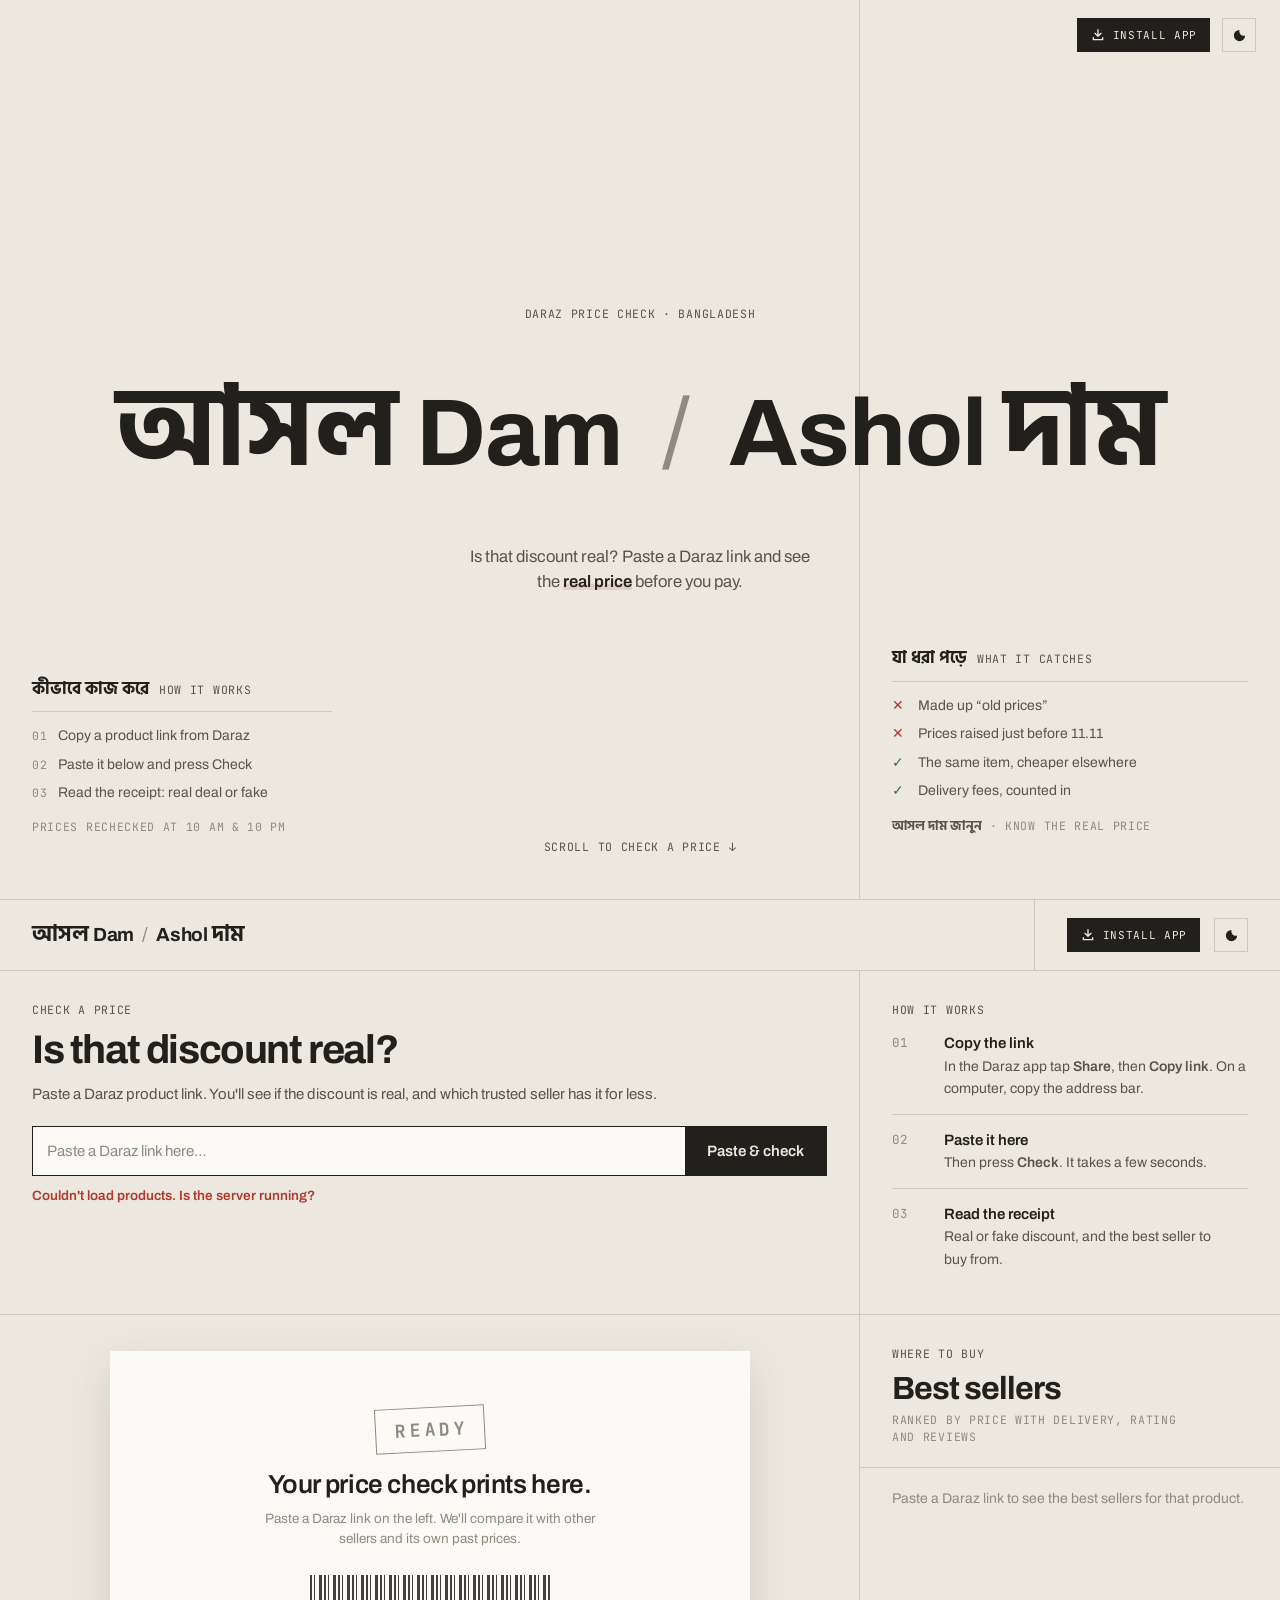
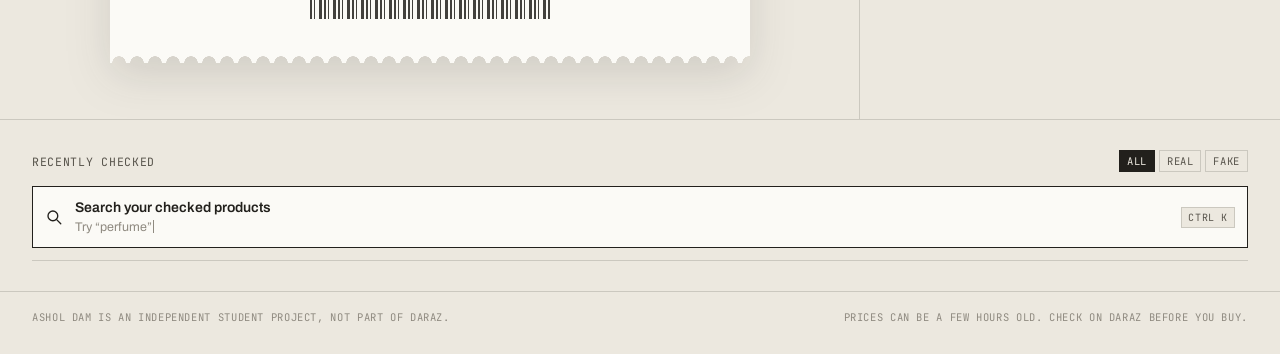
==== commit f4c82a62: "Faster checks, one-tap paste, simpler Telegram setup - Phones: shorter intro so the link box is on t" ====
--- a/static/index.html
+++ b/static/index.html
@@ -17,17 +17,24 @@
   <link rel="preconnect" href="https://fonts.googleapis.com">
   <link rel="preconnect" href="https://fonts.gstatic.com" crossorigin>
   <link href="https://fonts.googleapis.com/css2?family=Archivo:wght@400;500;600;700&family=JetBrains+Mono:wght@400;500;700&family=Hind+Siliguri:wght@500;700&family=Caveat:wght@600&display=swap" rel="stylesheet">
-  <link rel="stylesheet" href="styles.css?v=13">
-  <link rel="stylesheet" href="motion.css?v=13">
+  <link rel="stylesheet" href="styles.css?v=15">
+  <link rel="stylesheet" href="motion.css?v=15">
   <script>
     try { const t = localStorage.getItem("asol-theme"); if (t) document.documentElement.dataset.theme = t; } catch (e) {}
-    // The intro logo waits for its arrival animation (shown plainly if motion is off or GSAP can't load).
-    if (!matchMedia("(prefers-reduced-motion: reduce)").matches) {
+    // Straight to the checker, no intro: in the app, when something was shared to us, a product link
+    // (#p=…), or for anyone who has checked a product before.
+    let seen = false;
+    try { seen = localStorage.getItem("asol-seen") === "1"; } catch (e) {}
+    if (seen || /AsholDamApp/.test(navigator.userAgent) || /(^|&)(source|url|text|title)=/.test(location.search.slice(1))
+        || /(^#|&)(p=\d+|app)/.test(location.hash)) {
+      document.documentElement.classList.add("no-intro");
+    } else if (!matchMedia("(prefers-reduced-motion: reduce)").matches) {
+      // The intro logo waits for its arrival animation (shown plainly if motion is off or GSAP can't load).
       document.documentElement.classList.add("intro-wait");
       setTimeout(() => { if (!window.gsap) document.documentElement.classList.remove("intro-wait"); }, 2500);
     }
   </script>
-  <link rel="stylesheet" href="intro.css?v=13">
+  <link rel="stylesheet" href="intro.css?v=15">
 </head>
 <body>
   <a class="skip" href="#url">Skip to the link box</a>
@@ -310,7 +317,7 @@
     </div>
   </div>
 
-  <!-- iPhone/iPad: how to install (Safari has no install button of its own). -->
+  <!-- How to install: the Android app (APK) download, or the steps for iPhone and other browsers. -->
   <div class="install-help" id="installHelp" role="dialog" aria-label="Install Ashol Dam" hidden>
     <p class="ih-head">Install Ashol Dam</p>
     <ol>
@@ -318,6 +325,7 @@
       <li>Choose <b>Add to Home Screen</b></li>
       <li>Tap <b>Add</b>. Done!</li>
     </ol>
+    <a class="install-app ih-download" href="/AsholDam.apk" download="AsholDam.apk" type="application/vnd.android.package-archive" hidden><svg viewBox="0 0 24 24" aria-hidden="true"><path class="dl-arrow" d="M12 4v10M7.5 9.5 12 14l4.5-4.5"/><path d="M5 16v3h14v-3"/></svg><span>Download</span></a>
     <button type="button" class="text-button mono" data-close-help>Got it</button>
   </div>
   <!-- Phones: "Get the app" bar at the bottom. -->
@@ -334,11 +342,11 @@
     <span>Prices can be a few hours old. Check on Daraz before you buy.</span>
   </footer>
 
-  <script src="app.js?v=13"></script>
-  <script src="motion.js?v=13"></script>
-  <script src="pwa.js?v=13"></script>
+  <script src="app.js?v=15"></script>
+  <script src="motion.js?v=15"></script>
+  <script src="pwa.js?v=15"></script>
   <script src="https://cdnjs.cloudflare.com/ajax/libs/gsap/3.12.5/gsap.min.js" defer></script>
   <script src="https://cdnjs.cloudflare.com/ajax/libs/gsap/3.12.5/ScrollTrigger.min.js" defer></script>
-  <script src="intro.js?v=13" defer></script>
+  <script src="intro.js?v=15" defer></script>
 </body>
 </html>
--- a/static/styles.css
+++ b/static/styles.css
@@ -614,7 +614,7 @@
 }
 
 .install-help {
-  position: fixed; z-index: 70; width: min(300px, calc(100vw - 20px)); padding: 16px 18px 12px;
+  position: fixed; z-index: 78; width: min(300px, calc(100vw - 20px)); padding: 16px 18px 12px;
   background: var(--slip); color: var(--ink); border: 1px solid var(--rule); box-shadow: 0 18px 40px rgba(21, 20, 18, 0.2);
 }
 .install-help[hidden] { display: none; }
@@ -658,3 +658,7 @@
 .app-banner p span { font-size: 12.5px; color: var(--ink-2); }
 .app-banner .install-app span { display: inline !important; }
 .banner-close { flex: none; width: 30px; height: 30px; border: 0; background: none; color: var(--ink-2); font-size: 22px; line-height: 1; cursor: pointer; }
+
+/* Android: the APK download button inside the install card */
+.ih-download { width: 100%; justify-content: center; height: 40px; margin: 2px 0 10px; text-decoration: none; }
+.ih-download[hidden] { display: none; }
--- a/static/intro.css
+++ b/static/intro.css
@@ -47,6 +47,15 @@
 }
 @keyframes cue { 0%, 100% { transform: translateY(-2px); } 50% { transform: translateY(3px); } }
 
+/* Phones: a shorter intro, so the link box is on the first screen without scrolling. */
+@media (max-width: 860px) {
+  .intro { height: 46vh; height: 46svh; min-height: 300px; }
+  .intro-cue-wrap { display: none; }
+}
+
+/* Returning visitors and the app: no intro at all. */
+.no-intro .intro { display: none; }
+
 /* Before the arrival animation starts: nothing flashes. (Removed if GSAP can't load.) */
 .intro-wait .intro-center, .intro-wait .intro-cue-wrap, .intro-wait .intro-side { visibility: hidden; }
 
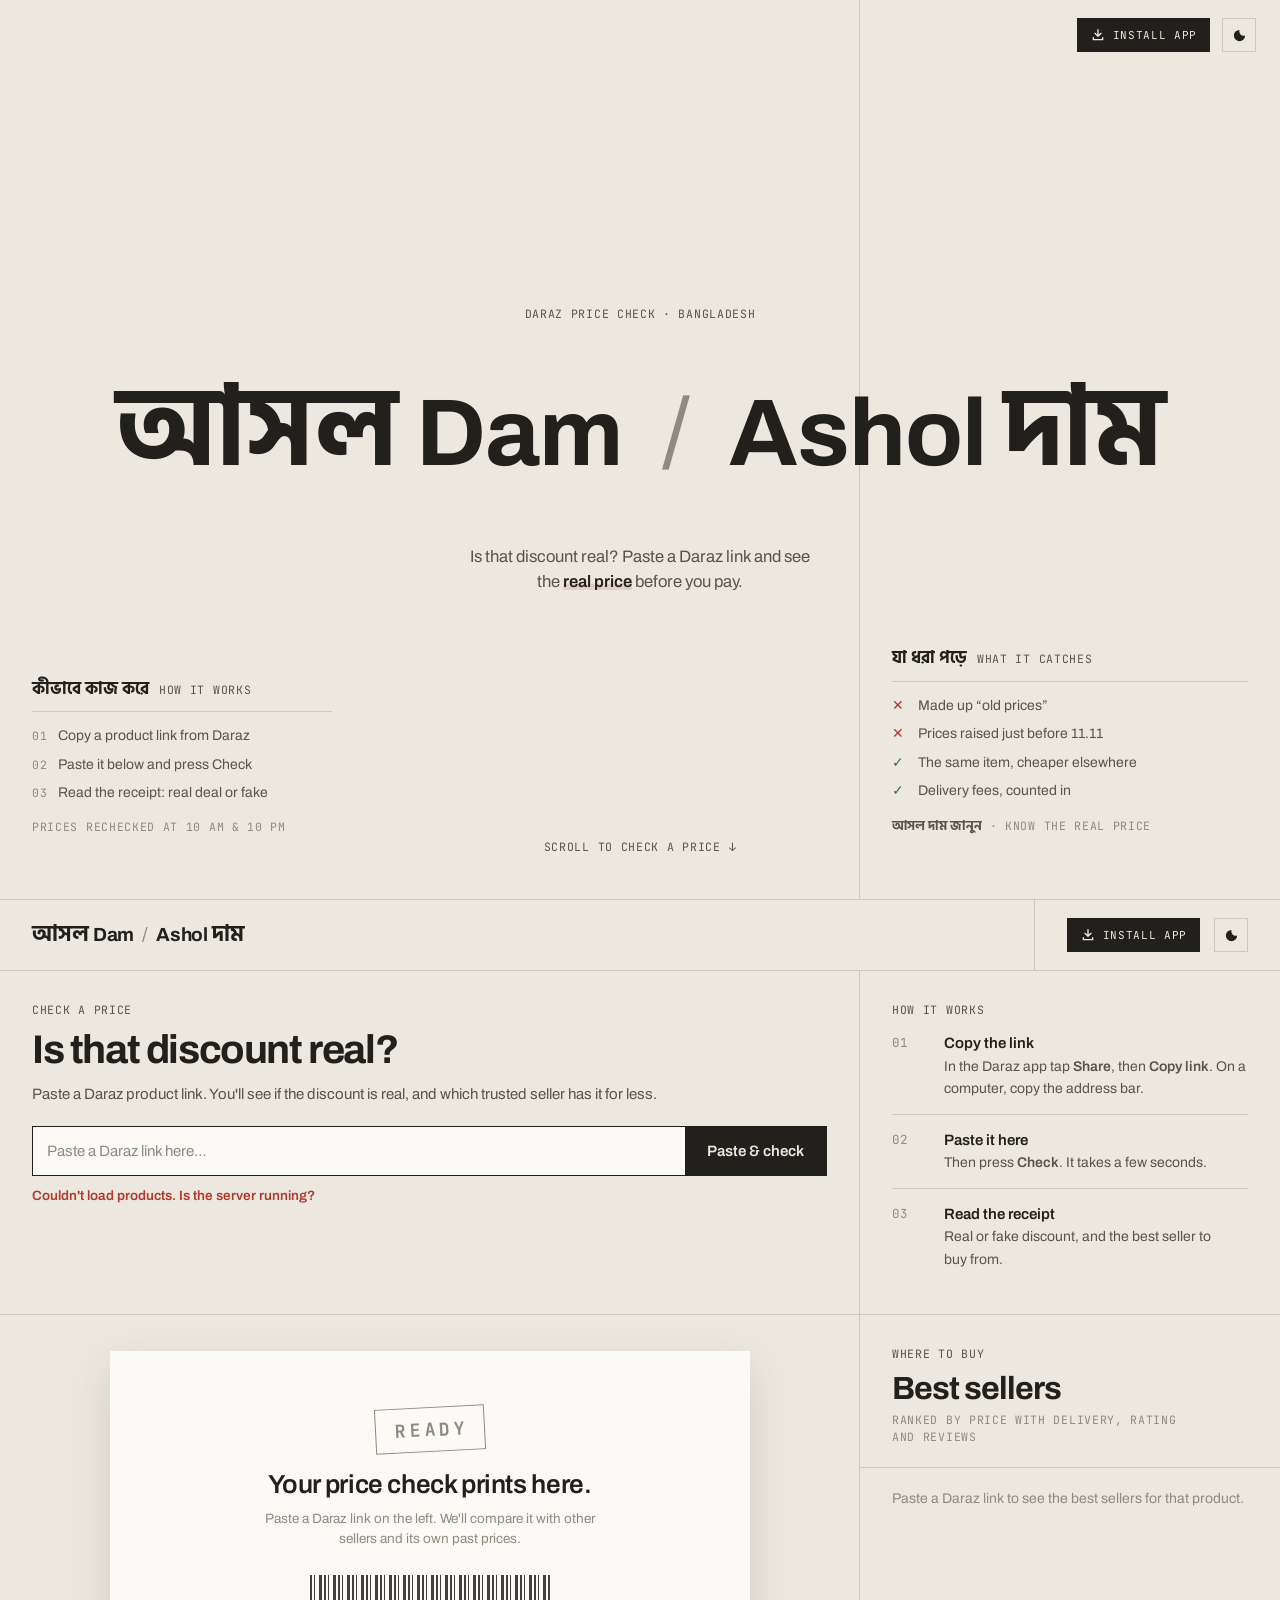
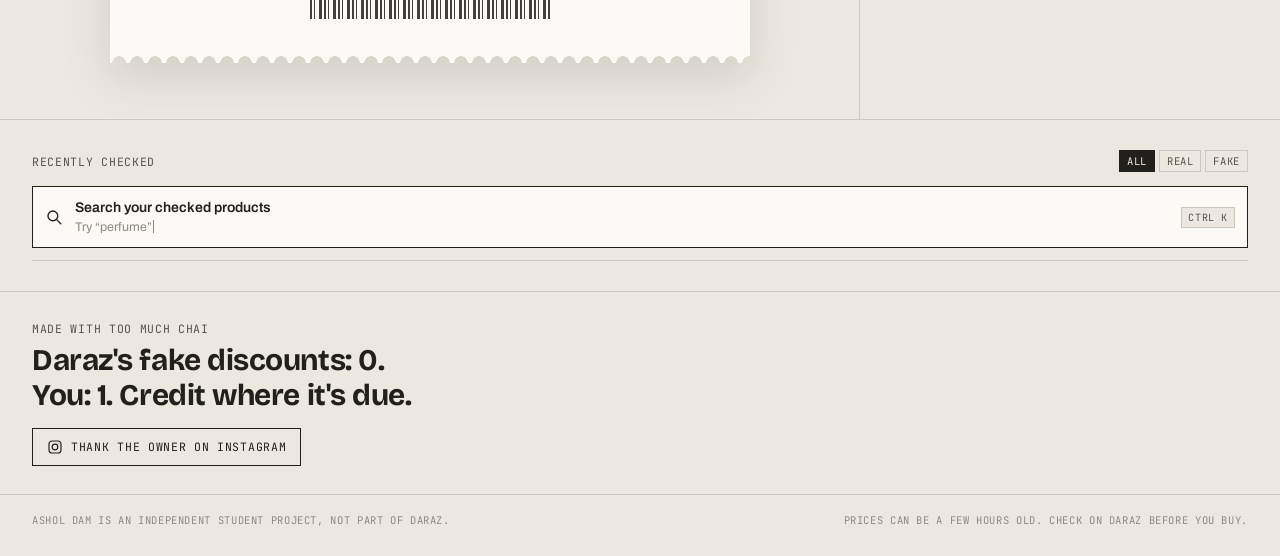
==== commit 832deb4d: "Thank-you strip with a link to the owner's Instagram "Daraz's fake discounts: 0. You: 1. Credit wher" ====
--- a/static/index.html
+++ b/static/index.html
@@ -5,6 +5,15 @@
   <meta name="viewport" content="width=device-width, initial-scale=1">
   <title>Ashol Dam · Is that Daraz discount real?</title>
   <meta name="description" content="Paste a Daraz product link to see if the discount is real and which trusted seller sells it for less.">
+  <meta property="og:type" content="website">
+  <meta property="og:site_name" content="Ashol Dam">
+  <meta property="og:title" content="Ashol Dam · Is that Daraz discount real?">
+  <meta property="og:description" content="Paste a Daraz link and see the real price before you pay.">
+  <meta property="og:url" content="https://ashol-daam.vercel.app/">
+  <meta property="og:image" content="https://ashol-daam.vercel.app/og/share.png">
+  <meta property="og:image:width" content="1200">
+  <meta property="og:image:height" content="630">
+  <meta name="twitter:card" content="summary_large_image">
   <meta name="theme-color" content="#ECE8DF" media="(prefers-color-scheme: light)">
   <meta name="theme-color" content="#151412" media="(prefers-color-scheme: dark)">
   <link rel="icon" type="image/png" href="/icons/favicon-64.png">
@@ -16,25 +25,26 @@
   <meta name="apple-mobile-web-app-status-bar-style" content="default">
   <link rel="preconnect" href="https://fonts.googleapis.com">
   <link rel="preconnect" href="https://fonts.gstatic.com" crossorigin>
-  <link href="https://fonts.googleapis.com/css2?family=Archivo:wght@400;500;600;700&family=JetBrains+Mono:wght@400;500;700&family=Hind+Siliguri:wght@500;700&family=Caveat:wght@600&display=swap" rel="stylesheet">
-  <link rel="stylesheet" href="styles.css?v=15">
-  <link rel="stylesheet" href="motion.css?v=15">
+  <link href="https://fonts.googleapis.com/css2?family=Archivo:wght@400;500;600;700&family=JetBrains+Mono:wght@400;500;700&family=Hind+Siliguri:wght@500;700&family=Caveat:wght@600&family=Bricolage+Grotesque:wght@700&display=swap" rel="stylesheet">
+  <link rel="stylesheet" href="styles.css?v=17">
+  <link rel="stylesheet" href="motion.css?v=17">
   <script>
     try { const t = localStorage.getItem("asol-theme"); if (t) document.documentElement.dataset.theme = t; } catch (e) {}
-    // Straight to the checker, no intro: in the app, when something was shared to us, a product link
-    // (#p=…), or for anyone who has checked a product before.
+    // Open on the checker (the intro stays above it, a scroll up away): in the app, when something
+    // was shared to us, a product link (#p=…), or for anyone who has checked a product before.
     let seen = false;
     try { seen = localStorage.getItem("asol-seen") === "1"; } catch (e) {}
     if (seen || /AsholDamApp/.test(navigator.userAgent) || /(^|&)(source|url|text|title)=/.test(location.search.slice(1))
         || /(^#|&)(p=\d+|app)/.test(location.hash)) {
-      document.documentElement.classList.add("no-intro");
-    } else if (!matchMedia("(prefers-reduced-motion: reduce)").matches) {
+      document.documentElement.classList.add("start-at-app");
+    }
+    if (!matchMedia("(prefers-reduced-motion: reduce)").matches) {
       // The intro logo waits for its arrival animation (shown plainly if motion is off or GSAP can't load).
       document.documentElement.classList.add("intro-wait");
       setTimeout(() => { if (!window.gsap) document.documentElement.classList.remove("intro-wait"); }, 2500);
     }
   </script>
-  <link rel="stylesheet" href="intro.css?v=15">
+  <link rel="stylesheet" href="intro.css?v=17">
 </head>
 <body>
   <a class="skip" href="#url">Skip to the link box</a>
@@ -337,16 +347,26 @@
   </div>
   <p class="toast" id="toast" role="status" aria-live="polite" hidden></p>
 
+  <!-- A thank-you to the owner, on Instagram. -->
+  <section class="thanks" aria-labelledby="thanksTitle">
+    <p class="mono">Made with too much chai</p>
+    <h2 class="thanks-line" id="thanksTitle">Daraz's fake discounts: 0. You: 1. Credit where it's due.</h2>
+    <a class="thanks-btn mono" href="https://www.instagram.com/bp._.09/" target="_blank" rel="noopener">
+      <svg viewBox="0 0 24 24" aria-hidden="true"><rect x="3" y="3" width="18" height="18" rx="5"/><circle cx="12" cy="12" r="4.2"/><circle cx="17.3" cy="6.7" r="0.6"/></svg>
+      <span>Thank the owner on Instagram</span>
+    </a>
+  </section>
+
   <footer class="foot mono">
     <span>Ashol Dam is an independent student project, not part of Daraz.</span>
     <span>Prices can be a few hours old. Check on Daraz before you buy.</span>
   </footer>
 
-  <script src="app.js?v=15"></script>
-  <script src="motion.js?v=15"></script>
-  <script src="pwa.js?v=15"></script>
+  <script src="app.js?v=17"></script>
+  <script src="motion.js?v=17"></script>
+  <script src="pwa.js?v=17"></script>
   <script src="https://cdnjs.cloudflare.com/ajax/libs/gsap/3.12.5/gsap.min.js" defer></script>
   <script src="https://cdnjs.cloudflare.com/ajax/libs/gsap/3.12.5/ScrollTrigger.min.js" defer></script>
-  <script src="intro.js?v=15" defer></script>
+  <script src="intro.js?v=17" defer></script>
 </body>
 </html>
--- a/static/styles.css
+++ b/static/styles.css
@@ -662,3 +662,15 @@
 /* Android: the APK download button inside the install card */
 .ih-download { width: 100%; justify-content: center; height: 40px; margin: 2px 0 10px; text-decoration: none; }
 .ih-download[hidden] { display: none; }
+
+/* ---------- Thank-you strip: credit to the owner, on Instagram (above the footer) ---------- */
+.thanks { padding: 28px 32px; border-top: 1px solid var(--rule); }
+.thanks .mono { margin: 0; }
+.thanks-line { margin: 6px 0 16px; max-width: 30ch; font-family: "Bricolage Grotesque", var(--sans); font-weight: 700;
+  font-size: clamp(22px, 2.4vw, 30px); line-height: 1.15; letter-spacing: -0.015em; color: var(--ink); }
+.thanks-btn { display: inline-flex; align-items: center; gap: 8px; padding: 9px 14px; border: 1px solid var(--ink);
+  color: var(--ink); text-decoration: none; transition: background-color .15s ease, color .15s ease; }
+.thanks-btn:hover, .thanks-btn:focus-visible { background: var(--ink); color: var(--paper); }
+.thanks-btn svg { width: 16px; height: 16px; fill: none; stroke: currentColor; stroke-width: 1.8; }
+.thanks-btn svg circle:last-child { fill: currentColor; stroke: none; }
+@media (max-width: 560px) { .thanks { padding: 24px 16px; } }
--- a/static/intro.css
+++ b/static/intro.css
@@ -53,9 +53,6 @@
   .intro-cue-wrap { display: none; }
 }
 
-/* Returning visitors and the app: no intro at all. */
-.no-intro .intro { display: none; }
-
 /* Before the arrival animation starts: nothing flashes. (Removed if GSAP can't load.) */
 .intro-wait .intro-center, .intro-wait .intro-cue-wrap, .intro-wait .intro-side { visibility: hidden; }
 
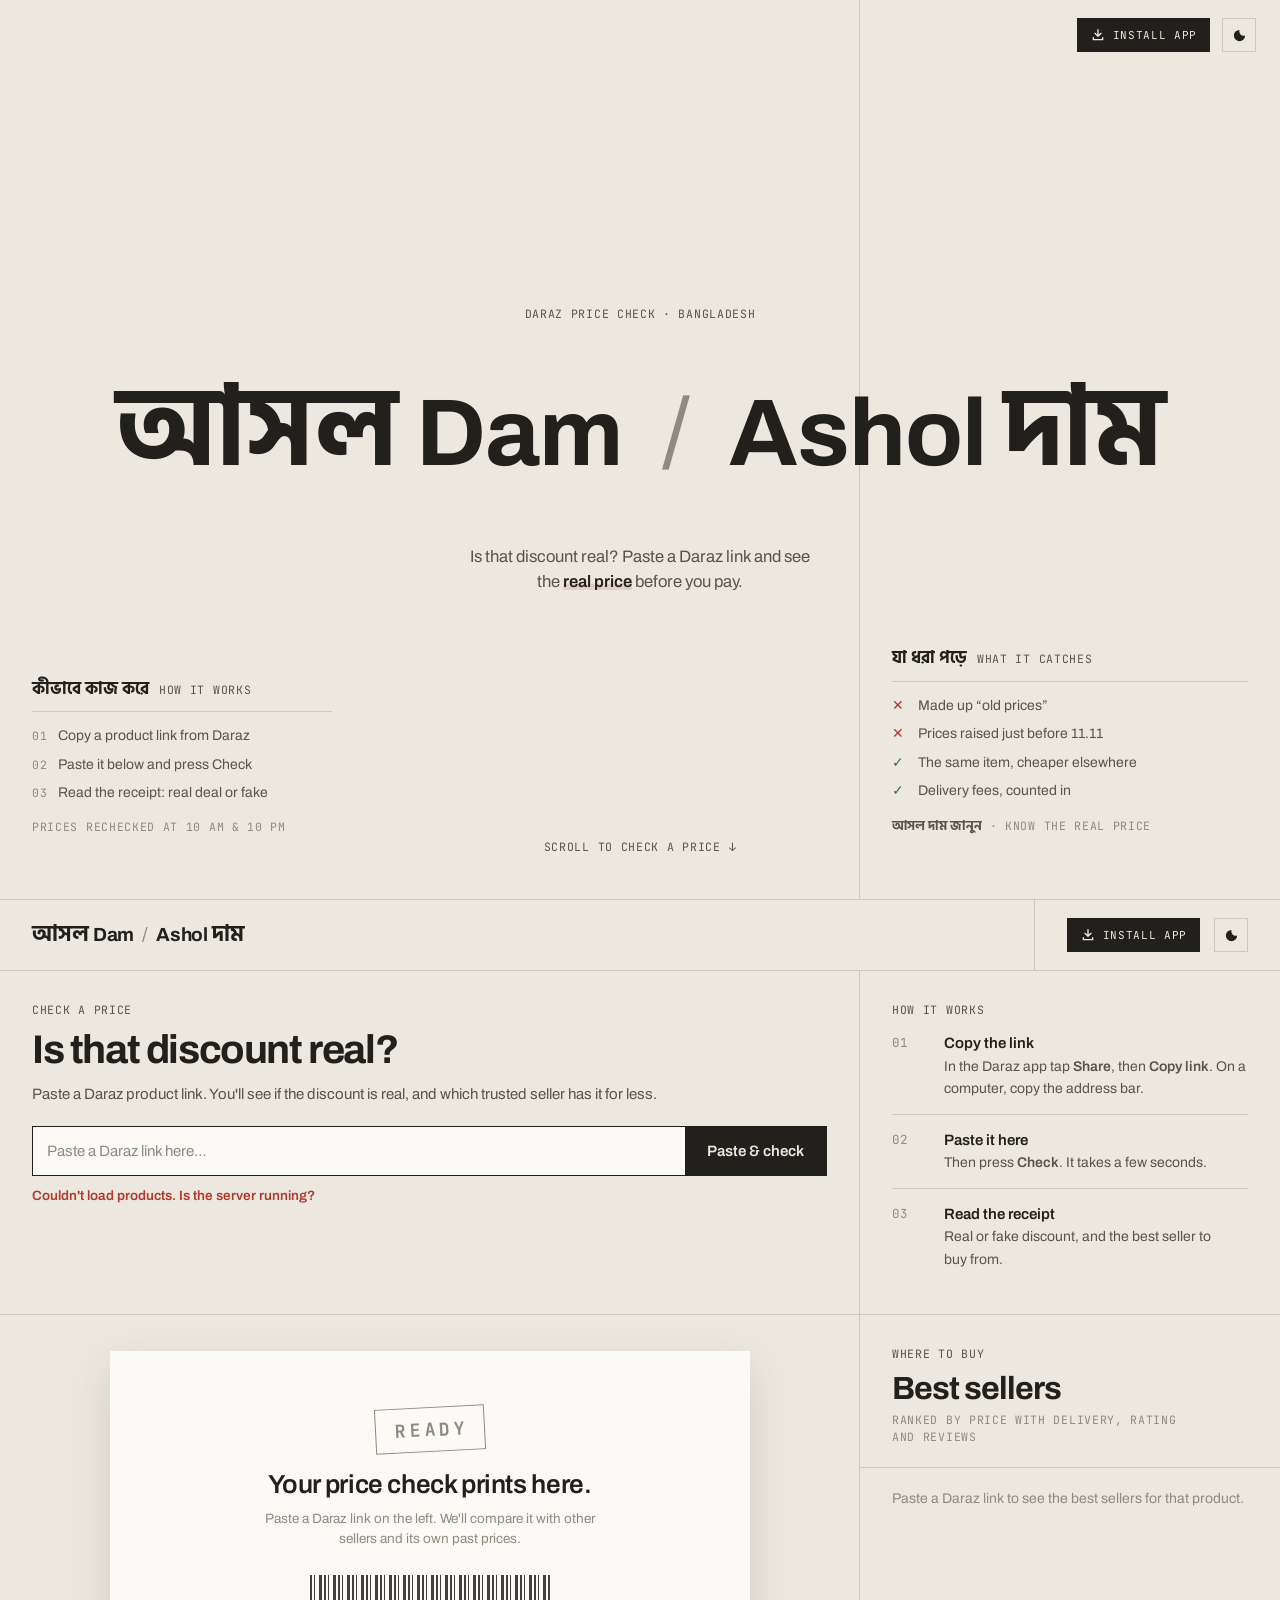
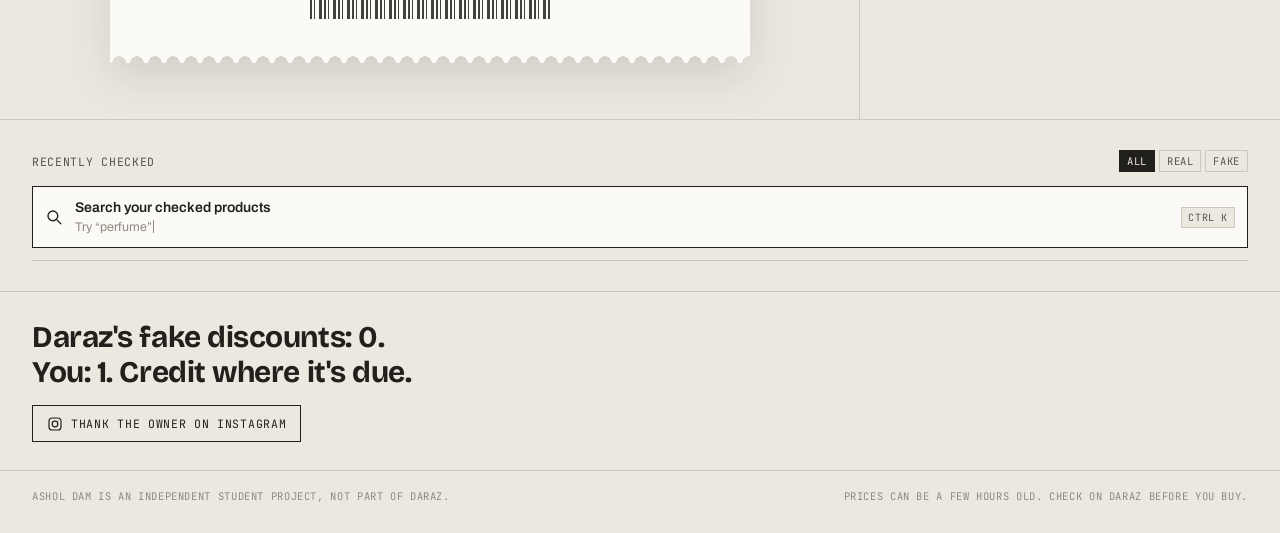
==== commit 35224cc0: "Thank-you strip: drop the "Made with too much chai" label Co-Authored-By: Claude Opus 5.5 <noreply@a" ====
--- a/static/index.html
+++ b/static/index.html
@@ -26,8 +26,8 @@
   <link rel="preconnect" href="https://fonts.googleapis.com">
   <link rel="preconnect" href="https://fonts.gstatic.com" crossorigin>
   <link href="https://fonts.googleapis.com/css2?family=Archivo:wght@400;500;600;700&family=JetBrains+Mono:wght@400;500;700&family=Hind+Siliguri:wght@500;700&family=Caveat:wght@600&family=Bricolage+Grotesque:wght@700&display=swap" rel="stylesheet">
-  <link rel="stylesheet" href="styles.css?v=17">
-  <link rel="stylesheet" href="motion.css?v=17">
+  <link rel="stylesheet" href="styles.css?v=18">
+  <link rel="stylesheet" href="motion.css?v=18">
   <script>
     try { const t = localStorage.getItem("asol-theme"); if (t) document.documentElement.dataset.theme = t; } catch (e) {}
     // Open on the checker (the intro stays above it, a scroll up away): in the app, when something
@@ -44,7 +44,7 @@
       setTimeout(() => { if (!window.gsap) document.documentElement.classList.remove("intro-wait"); }, 2500);
     }
   </script>
-  <link rel="stylesheet" href="intro.css?v=17">
+  <link rel="stylesheet" href="intro.css?v=18">
 </head>
 <body>
   <a class="skip" href="#url">Skip to the link box</a>
@@ -349,7 +349,6 @@
 
   <!-- A thank-you to the owner, on Instagram. -->
   <section class="thanks" aria-labelledby="thanksTitle">
-    <p class="mono">Made with too much chai</p>
     <h2 class="thanks-line" id="thanksTitle">Daraz's fake discounts: 0. You: 1. Credit where it's due.</h2>
     <a class="thanks-btn mono" href="https://www.instagram.com/bp._.09/" target="_blank" rel="noopener">
       <svg viewBox="0 0 24 24" aria-hidden="true"><rect x="3" y="3" width="18" height="18" rx="5"/><circle cx="12" cy="12" r="4.2"/><circle cx="17.3" cy="6.7" r="0.6"/></svg>
@@ -362,11 +361,11 @@
     <span>Prices can be a few hours old. Check on Daraz before you buy.</span>
   </footer>
 
-  <script src="app.js?v=17"></script>
-  <script src="motion.js?v=17"></script>
-  <script src="pwa.js?v=17"></script>
+  <script src="app.js?v=18"></script>
+  <script src="motion.js?v=18"></script>
+  <script src="pwa.js?v=18"></script>
   <script src="https://cdnjs.cloudflare.com/ajax/libs/gsap/3.12.5/gsap.min.js" defer></script>
   <script src="https://cdnjs.cloudflare.com/ajax/libs/gsap/3.12.5/ScrollTrigger.min.js" defer></script>
-  <script src="intro.js?v=17" defer></script>
+  <script src="intro.js?v=18" defer></script>
 </body>
 </html>
--- a/static/styles.css
+++ b/static/styles.css
@@ -666,7 +666,7 @@
 /* ---------- Thank-you strip: credit to the owner, on Instagram (above the footer) ---------- */
 .thanks { padding: 28px 32px; border-top: 1px solid var(--rule); }
 .thanks .mono { margin: 0; }
-.thanks-line { margin: 6px 0 16px; max-width: 30ch; font-family: "Bricolage Grotesque", var(--sans); font-weight: 700;
+.thanks-line { margin: 0 0 16px; max-width: 30ch; font-family: "Bricolage Grotesque", var(--sans); font-weight: 700;
   font-size: clamp(22px, 2.4vw, 30px); line-height: 1.15; letter-spacing: -0.015em; color: var(--ink); }
 .thanks-btn { display: inline-flex; align-items: center; gap: 8px; padding: 9px 14px; border: 1px solid var(--ink);
   color: var(--ink); text-decoration: none; transition: background-color .15s ease, color .15s ease; }
